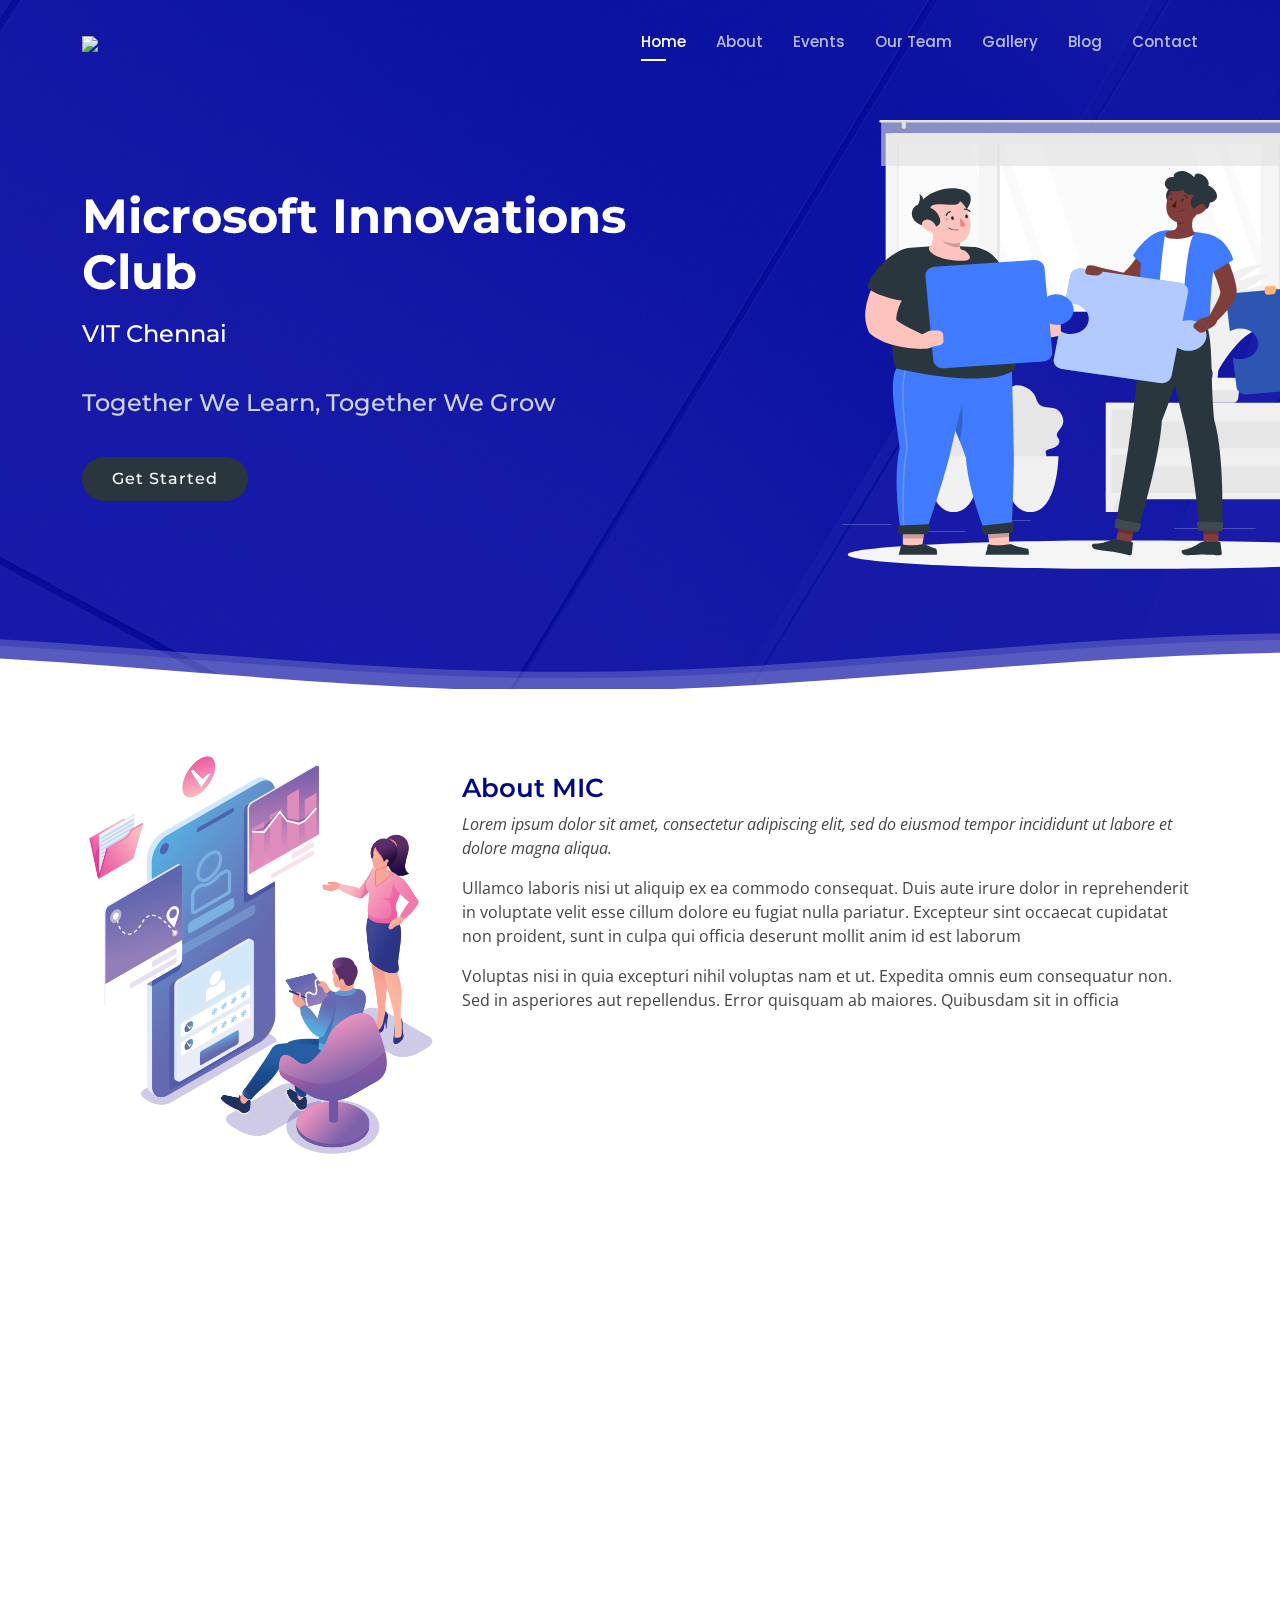
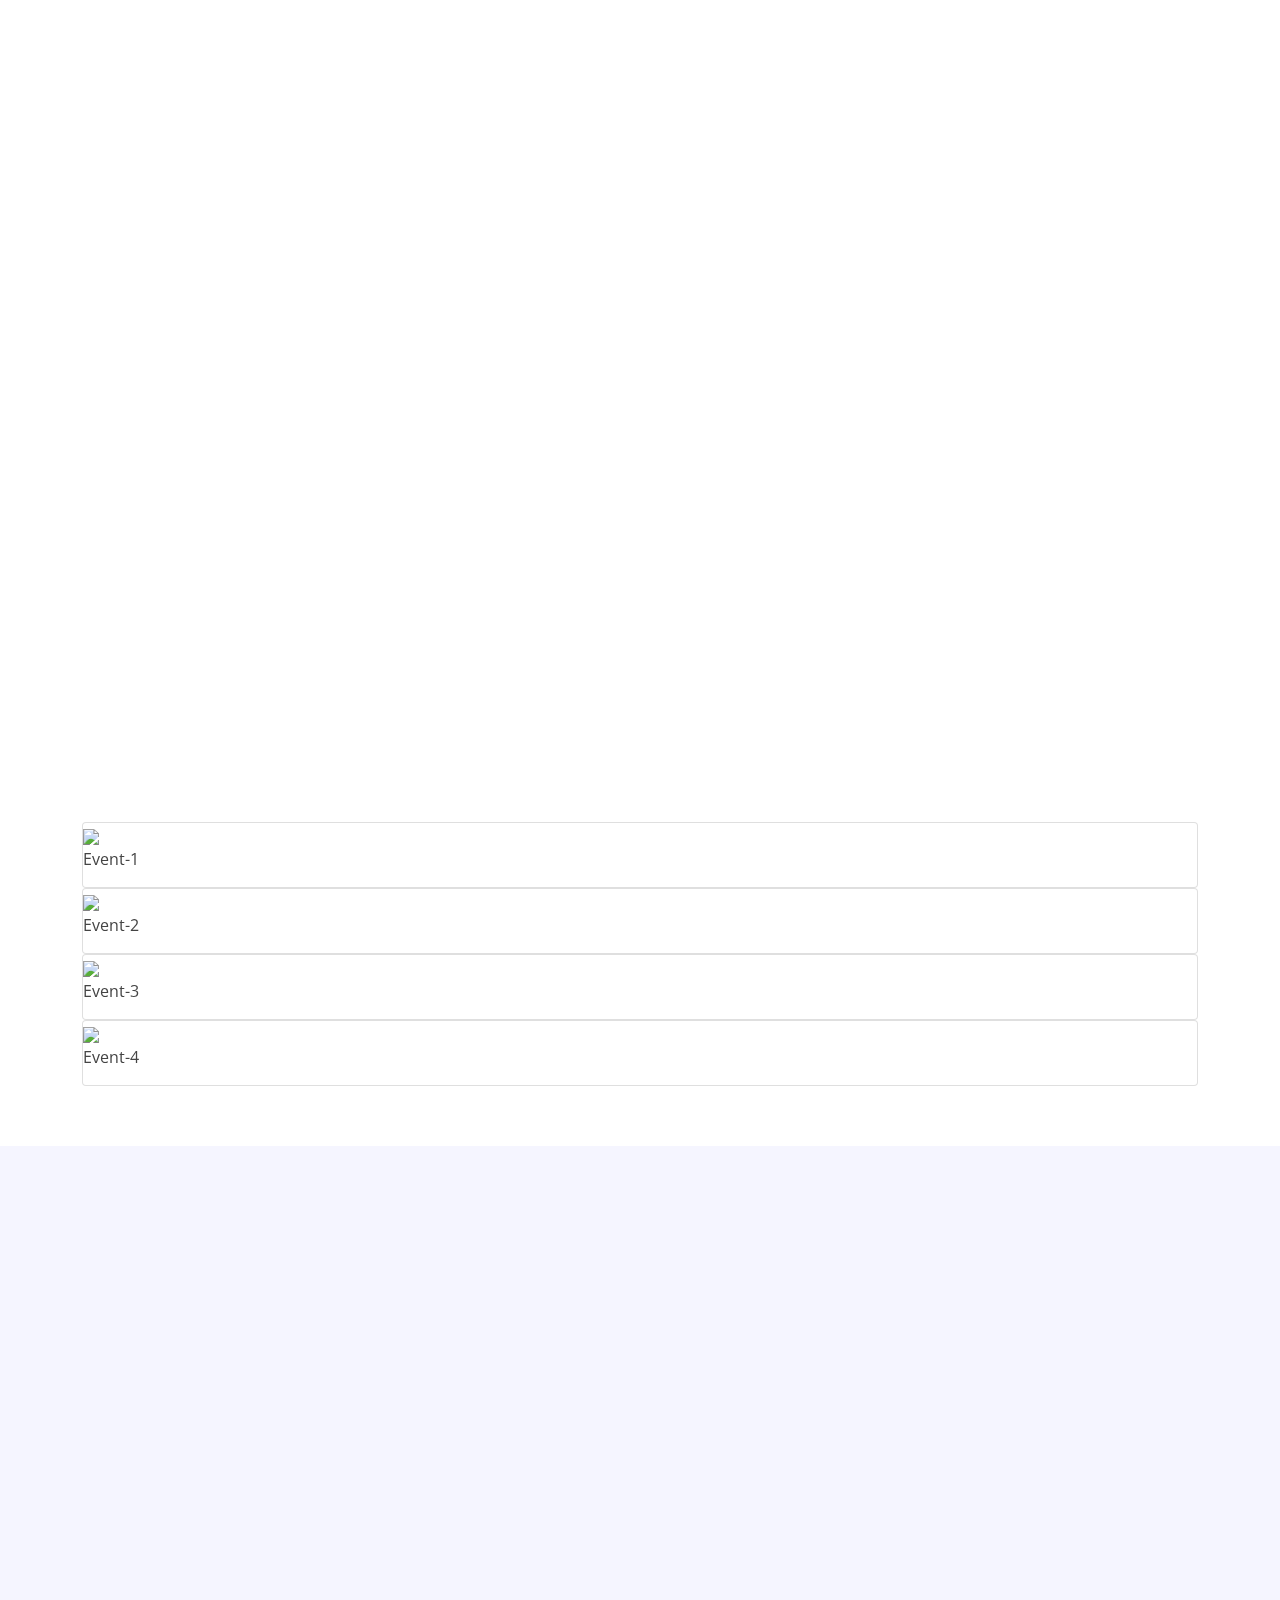
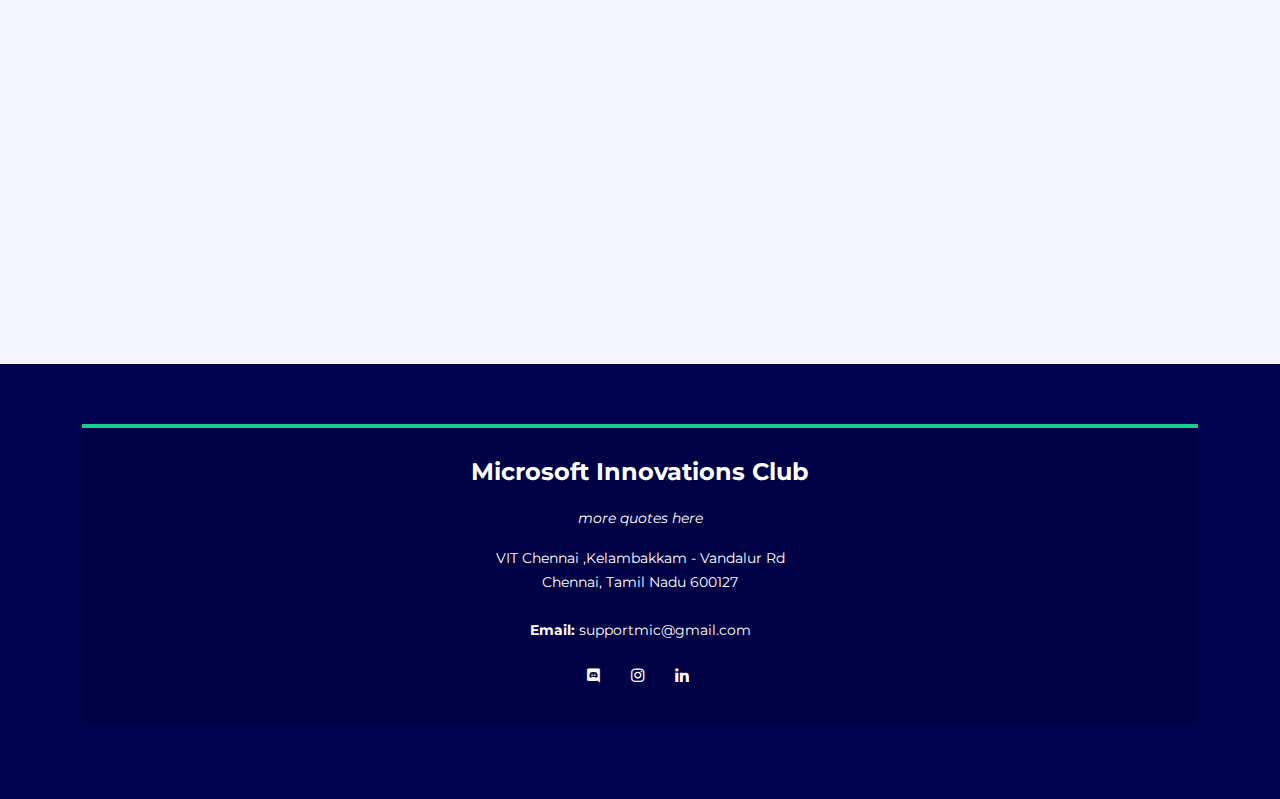
==== index.html @ 8d8a678a "Fixed map" ====
<!DOCTYPE html>
<html lang="en">

<head>
  <meta charset="utf-8">
  <meta content="width=device-width, initial-scale=1.0" name="viewport">

  <title>Microsoft Innovations Club</title>
  <meta content="" name="description">
  <meta content="" name="keywords">

  <!-- Favicons -->
  <link
    href="https://s3-alpha-sig.figma.com/img/e3f2/aded/a31a431ec90ea1e0fd19b6ff9ee7f232?Expires=1642377600&Signature=MgnwKDckuS79ryQYFGbdtSJZjFRFe1ZglNP8bewz4TFuWwzE4UxbdUbAaUaJGnTKMn-A~qCNl40epmHGGxYysewcTn3MuWJkpYpIa7irzAAxIwjba3NFpLVUpkAfZAlhgaz2TRqLjBCXRlq6Oh-TbANpmtfC5g7lSbNJo-VQ5jVZA5Rf9veL6Z7Bold3LtK0teA-FiQp5AYQnAnEHMU-98xrwGVP~Zcf2Ya1t31qdSvfonVSpAdYbVLK5PceMK~pVrCdmrFivMiIkkBk7fnrkTXaIqmcQyAX1AA1fuMYS1WPcXXQVPHreY61re9ayJcenb3RWjhw3GNwVtLi9jVREg__&Key-Pair-Id=APKAINTVSUGEWH5XD5UA"
    rel="icon">
  <link href="assets/img/apple-touch-icon.png" rel="apple-touch-icon">

  <!-- Google Fonts -->
  <link
    href="https://fonts.googleapis.com/css?family=Open+Sans:300,300i,400,400i,600,600i,700,700i|Montserrat:300,300i,400,400i,500,500i,600,600i,700,700i|Poppins:300,300i,400,400i,500,500i,600,600i,700,700i"
    rel="stylesheet">

  <!-- Vendor CSS Files -->
  <link href="assets/vendor/aos/aos.css" rel="stylesheet">
  <link href="assets/vendor/bootstrap/css/bootstrap.min.css" rel="stylesheet">
  <link href="assets/vendor/bootstrap-icons/bootstrap-icons.css" rel="stylesheet">
  <link href="assets/vendor/boxicons/css/boxicons.min.css" rel="stylesheet">
  <link href="assets/vendor/glightbox/css/glightbox.min.css" rel="stylesheet">
  <link href="assets/vendor/remixicon/remixicon.css" rel="stylesheet">
  <link href="assets/vendor/swiper/swiper-bundle.min.css" rel="stylesheet">

  <!-- Template Main CSS File -->
  <link href="assets/css/style.css" rel="stylesheet">

  <!-- =======================================================
  * Template Name: Bootslander - v4.7.0
  * Template URL: https://bootstrapmade.com/bootslander-free-bootstrap-landing-page-template/
  * Author: BootstrapMade.com
  * License: https://bootstrapmade.com/license/
  ======================================================== -->
</head>

<body>

  <!-- ======= Header ======= -->
  <header id="header" class="fixed-top d-flex align-items-center header-transparent">
    <div class="container d-flex align-items-center justify-content-between">

      <div class="logo">
        <a href="index.html"><img
            src="https://s3-alpha-sig.figma.com/img/e3f2/aded/a31a431ec90ea1e0fd19b6ff9ee7f232?Expires=1642377600&Signature=MgnwKDckuS79ryQYFGbdtSJZjFRFe1ZglNP8bewz4TFuWwzE4UxbdUbAaUaJGnTKMn-A~qCNl40epmHGGxYysewcTn3MuWJkpYpIa7irzAAxIwjba3NFpLVUpkAfZAlhgaz2TRqLjBCXRlq6Oh-TbANpmtfC5g7lSbNJo-VQ5jVZA5Rf9veL6Z7Bold3LtK0teA-FiQp5AYQnAnEHMU-98xrwGVP~Zcf2Ya1t31qdSvfonVSpAdYbVLK5PceMK~pVrCdmrFivMiIkkBk7fnrkTXaIqmcQyAX1AA1fuMYS1WPcXXQVPHreY61re9ayJcenb3RWjhw3GNwVtLi9jVREg__&Key-Pair-Id=APKAINTVSUGEWH5XD5UA"
            /></a>
      </div>

      <nav id="navbar" class="navbar">
        <ul>
          <li><a class="nav-link scrollto active" href="#hero">Home</a></li>
                   <li><a class="nav-link scrollto" href="#about">About</a></li>
                   <li><a class="nav-link scrollto" href="#event">Events</a></li>
                   <li><a class="nav-link" href="/team.html">Our Team</a></li>
                   <li><a class="nav-link scrollto" href="#gallery">Gallery</a></li>
                   <li><a class="nav-link" href="/blogs.html">Blog</a></a></li>
                   <li><a class="nav-link scrollto" href="#contact">Contact</a></li>
        </ul>
        <i class="bi bi-list mobile-nav-toggle"></i>
      </nav><!-- .navbar -->

    </div>
  </header><!-- End Header -->

  <!-- ======= Hero Section ======= -->
  <section id="hero">

    <div class="container">
      <div class="row justify-content-between">
        <div class="col-lg-7 pt-5 pt-lg-0 order-2 order-lg-1 d-flex align-items-center">
          <div data-aos="zoom-out">
            <h1><span>Microsoft Innovations Club</span></h1>
            <h2><span>VIT Chennai</span></h2>
            <h2>Together We Learn, Together We Grow</h2>
            <div class="text-center text-lg-start">
              <a href="#about" class="btn-get-started scrollto">Get Started</a>
            </div>
          </div>
        </div>
        <div class="col-lg-4 order-1 order-lg-2 col-sm-10 hero-img" data-aos="zoom-out" data-aos-delay="300">
          <img src="assets/img/Top.svg" />
        </div>
      </div>
    </div>

    <svg class="hero-waves" xmlns="http://www.w3.org/2000/svg" xmlns:xlink="http://www.w3.org/1999/xlink"
      viewBox="0 24 150 28 " preserveAspectRatio="none">
      <defs>
        <path id="wave-path" d="M-160 44c30 0 58-18 88-18s 58 18 88 18 58-18 88-18 58 18 88 18 v44h-352z">
      </defs>
      <g class="wave1">
        <use xlink:href="#wave-path" x="50" y="3" fill="rgba(255,255,255, .1)">
      </g>
      <g class="wave2">
        <use xlink:href="#wave-path" x="50" y="0" fill="rgba(255,255,255, .2)">
      </g>
      <g class="wave3">
        <use xlink:href="#wave-path" x="50" y="9" fill="#fff">
      </g>
    </svg>

  </section><!-- End Hero -->

  <main id="main">
    <!-- ======= Details Section ======= -->
    <section id="about" class="about">
      <div class="container">

        <div class="row content">
          <div class="col-md-4" data-aos="fade-right">
            <img src="assets/img/details-1.png" class="img-fluid" alt="">
          </div>
          <div class="col-md-8 pt-4" data-aos="fade-up">
            <h3>About MIC</h3>
            <p class="fst-italic">
              Lorem ipsum dolor sit amet, consectetur adipiscing elit, sed do eiusmod tempor incididunt ut labore et
              dolore
              magna aliqua.
            </p>
            <p>
              Ullamco laboris nisi ut aliquip ex ea commodo consequat. Duis aute irure dolor in reprehenderit in
              voluptate
              velit esse cillum dolore eu fugiat nulla pariatur. Excepteur sint occaecat cupidatat non proident, sunt in
              culpa qui officia deserunt mollit anim id est laborum
            </p>
            <p>
              Voluptas nisi in quia excepturi nihil voluptas nam et ut. Expedita omnis eum consequatur non. Sed in
              asperiores aut repellendus. Error quisquam ab maiores. Quibusdam sit in officia
            </p>
          </div>
        </div>

        <div class="row content">
          <div class="col-md-4 order-1 order-md-2" data-aos="fade-left">
            <img src="assets/img/details-2.png" class="img-fluid" alt="">
          </div>
          <div class="col-md-8 pt-5 order-2 order-md-1" data-aos="fade-up">
            <h3>About VIT</h3>
            <p class="fst-italic">
              Lorem ipsum dolor sit amet, consectetur adipiscing elit, sed do eiusmod tempor incididunt ut labore et
              dolore
              magna aliqua.
            </p>
            <p>
              Ullamco laboris nisi ut aliquip ex ea commodo consequat. Duis aute irure dolor in reprehenderit in
              voluptate
              velit esse cillum dolore eu fugiat nulla pariatur. Excepteur sint occaecat cupidatat non proident, sunt in
              culpa qui officia deserunt mollit anim id est laborum
            </p>
            <p>
              Inventore id enim dolor dicta qui et magni molestiae. Mollitia optio officia illum ut cupiditate eos
              autem. Soluta dolorum repellendus repellat amet autem rerum illum in. Quibusdam occaecati est nisi esse.
              Saepe aut dignissimos distinctio id enim.
            </p>
          </div>
        </div>
      </div>
    </section><!-- End Details Section -->
    <!-- ======= Events Section ======= -->
    <section id="event" class="event">
      <div class="container">

        <div class="section-title" data-aos="fade-up">
          <p>Upcoming events</p>
        </div>
        <br />
        <div class="row" data-aos="fade-left">

          <div class="col-lg-3 col-md-6">
            <div class="member" data-aos="zoom-in" data-aos-delay="100">
              <div class="pic"><img src="assets/img/team/team-1.jpg" class="img-fluid" alt=""></div>
              <div class="member-info">
                <h4>What is lorem ipsum</h4>
                <span>Platform: Gmeet<br />Entry fee:Rs. 250 (Per person)</span>
                <a href="#about" class="btn-event">Register</a>
              </div>
            </div>
          </div>

          <div class="col-lg-3 col-md-6 mt-5 mt-md-0">
            <div class="member" data-aos="zoom-in" data-aos-delay="200">
              <div class="pic"><img src="assets/img/team/team-1.jpg" class="img-fluid" alt=""></div>
              <div class="member-info">
                <h4>What is lorem ipsum</h4>
                <span>Platform: Gmeet<br />Entry fee:Rs. 250 (Per person)</span>
                <a href="#about" class="btn-event">Register</a>
              </div>
            </div>
          </div>

          <div class="col-lg-3 col-md-6 mt-5 mt-lg-0">
            <div class="member" data-aos="zoom-in" data-aos-delay="300">
              <div class="pic"><img src="assets/img/team/team-1.jpg" class="img-fluid" alt=""></div>
              <div class="member-info">
                <h4>What is lorem ipsum</h4>
                <span>Platform: Gmeet<br />Entry fee:Rs. 250 (Per person)</span>
                <a href="#about" class="btn-event">Register</a>
              </div>
            </div>
          </div>

          <div class="col-lg-3 col-md-6 mt-5 mt-lg-0">
            <div class="member" data-aos="zoom-in" data-aos-delay="400">
              <div class="pic"><img src="assets/img/team/team-1.jpg" class="img-fluid" alt=""></div>
              <div class="member-info">
                <h4>What is lorem ipsum</h4>
                <span>Platform: Gmeet<br />Entry fee:Rs. 250 (Per person)</span>
                <a href="#about" class="btn-event">Register</a>
              </div>
            </div>
          </div>

        </div>

      </div>
    </section>
    <!-- End Upcoming Events Section -->
    <!-- ======= Past event Section ======= -->
    <section id="gallery" class="event">
      <div class="container">

        <div class="section-title" data-aos="fade-up">
          <p>Events Gallery</p>
        </div>
        <br />
        <div class="cards-list">

          <div class="card 1">
            <div class="card_image"> <img src="https://i.redd.it/b3esnz5ra34y.jpg" /> </div>
            <div class="card_title title-white">
              <p>Event-1</p>
            </div>
          </div>

          <div class="card 2">
            <div class="card_image">
              <img src="https://cdn.blackmilkclothing.com/media/wysiwyg/Wallpapers/PhoneWallpapers_FloralCoral.jpg" />
            </div>
            <div class="card_title title-white">
              <p>Event-2</p>
            </div>
          </div>

          <div class="card 3">
            <div class="card_image">
              <img src="https://media.giphy.com/media/10SvWCbt1ytWCc/giphy.gif" />
            </div>
            <div class="card_title">
              <p>Event-3</p>
            </div>
          </div>

          <div class="card 4">
            <div class="card_image">
              <img src="https://media.giphy.com/media/LwIyvaNcnzsD6/giphy.gif" />
            </div>
            <div class="card_title title-black">
              <p>Event-4</p>
            </div>
          </div>
        </div>
      </div>
    </section>
    <!-- End Past Events Section -->

    <!-- ======= Contact Section ======= -->
    <section id="contact" class="contact section-bg">
      <div class="container" data-aos="fade-up">

        <div class="section-title">
          <p>Get in Touch</p>
        </div>
        <br />
        <div class="row">
          <div class="col-lg-3 col-md-6">
            <a href="https://discord.gg/c6EAayHHR3">
              <div class="info-box  mb-4">
              <i class="bx bxl-discord"></i>
              <h3>Join our Discord</h3>
              <p>https://discord.gg/c6EAayHHR3</p>
            </div>
            </a>
          </div>
          <div class="col-lg-6">
            <div class="info-box mb-4">
              <i class="bx bx-map"></i>
              <h3>Our Address</h3>
              <p> VIT Chennai ,Kelambakkam - Vandalur Rd,Chennai, Tamil Nadu 600127</p>
            </div>
          </div>

          <div class="col-lg-3 col-md-6">
            <div class="info-box  mb-4">
              <i class="bx bx-envelope"></i>
              <h3>Email Us</h3>
              <p>supportmic@gmail.com</p>
            </div>
          </div>
        </div>

        <div class="row">
          <div class="col-lg-3">
          </div>
          <div class="col-lg-12">
            <iframe class="mb-4 mb-lg-0"
              src="https://maps.google.com/maps?width=100%25&amp;height=600&amp;hl=en&amp;q=VIT%20Chennai,%20Kelambakkam%20-%20Vandalur%20Rd,%20Rajan%20Nagar,%20Chennai,%20Tamil%20Nadu%20600127+(VIT%20Chennai)&amp;t=&amp;z=14&amp;ie=UTF8&amp;iwloc=B&amp;output=embed"
              frameborder="0" style="border:0; width: 100%; height: 384px;" allowfullscreen></iframe>
          </div>
        </div>
      </div>
    </section>
    <!-- End Contact Section -->

  </main><!-- End #main -->

  <!-- ======= Footer ======= -->
  <footer id="footer">
    <div class="footer-top">
      <div class="container">
            <div class="footer-info">
              <h3>Microsoft Innovations Club</h3>
              <p class="pb-3"><em>more quotes here</em></p>
              <p>
                VIT Chennai ,Kelambakkam - Vandalur Rd<br>
                Chennai, Tamil Nadu 600127<br><br>
                <strong>Email:</strong> supportmic@gmail.com<br>
              </p>
              <div class="social-links mt-3">
                <a href="https://discord.gg/c6EAayHHR3" class="discord"><i class="bx bxl-discord"></i></a>
                <a href="https://www.instagram.com/microsoft.innovations.vitc/" class="instagram"><i class="bx bxl-instagram"></i></a>
                <a href="https://www.linkedin.com/company/microsoft-innovations-club-vitc/" class="linkedin"><i class="bx bxl-linkedin"></i></a>
              </div>
            </div>
          </div>
        </div>
  </footer><!-- End Footer -->
<!-- End Footer -->

  <a href="#" class="back-to-top d-flex align-items-center justify-content-center"><i
      class="bi bi-arrow-up-short"></i></a>
  <div id="preloader"></div>

  <!-- Vendor JS Files -->
  <script src="assets/vendor/purecounter/purecounter.js"></script>
  <script src="assets/vendor/aos/aos.js"></script>
  <script src="assets/vendor/bootstrap/js/bootstrap.bundle.min.js"></script>
  <script src="assets/vendor/glightbox/js/glightbox.min.js"></script>
  <script src="assets/vendor/swiper/swiper-bundle.min.js"></script>
  <script src="assets/vendor/php-email-form/validate.js"></script>

  <!-- Template Main JS File -->
  <script src="assets/js/main.js"></script>

</body>

</html>
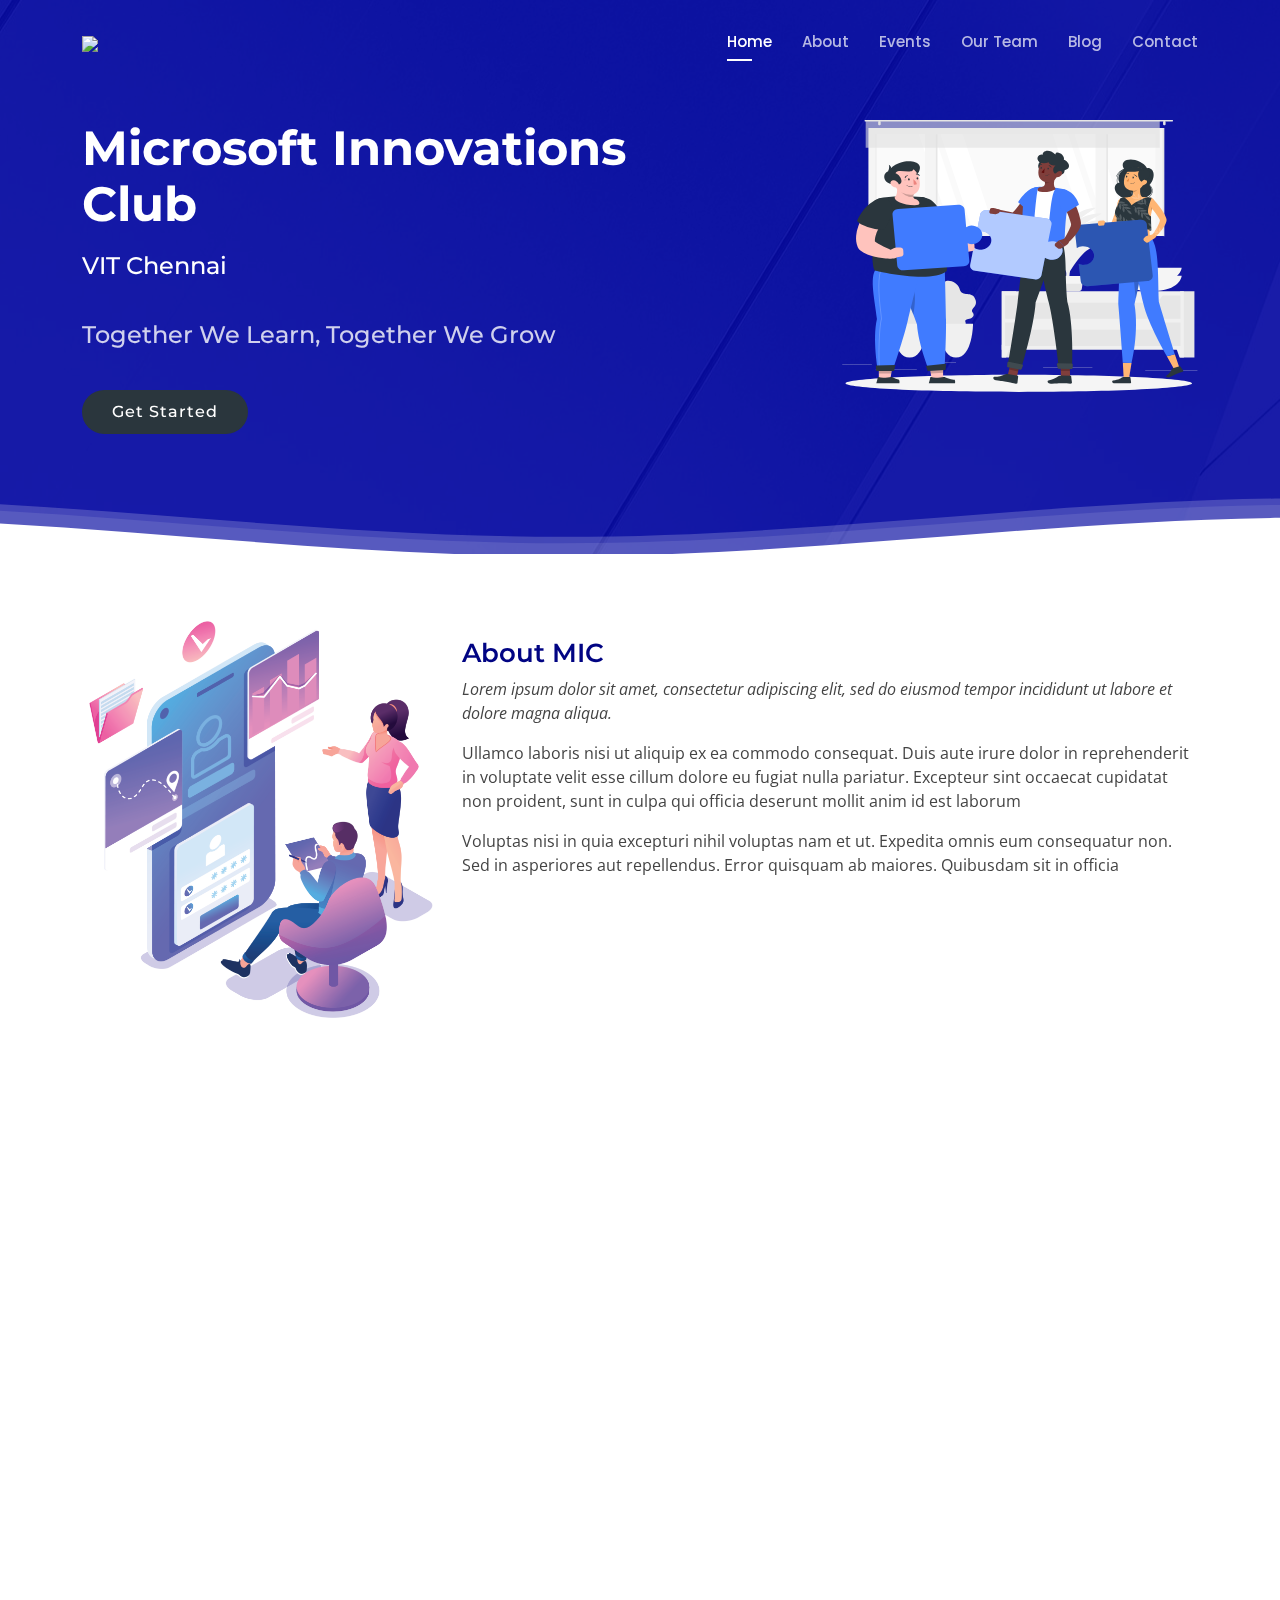
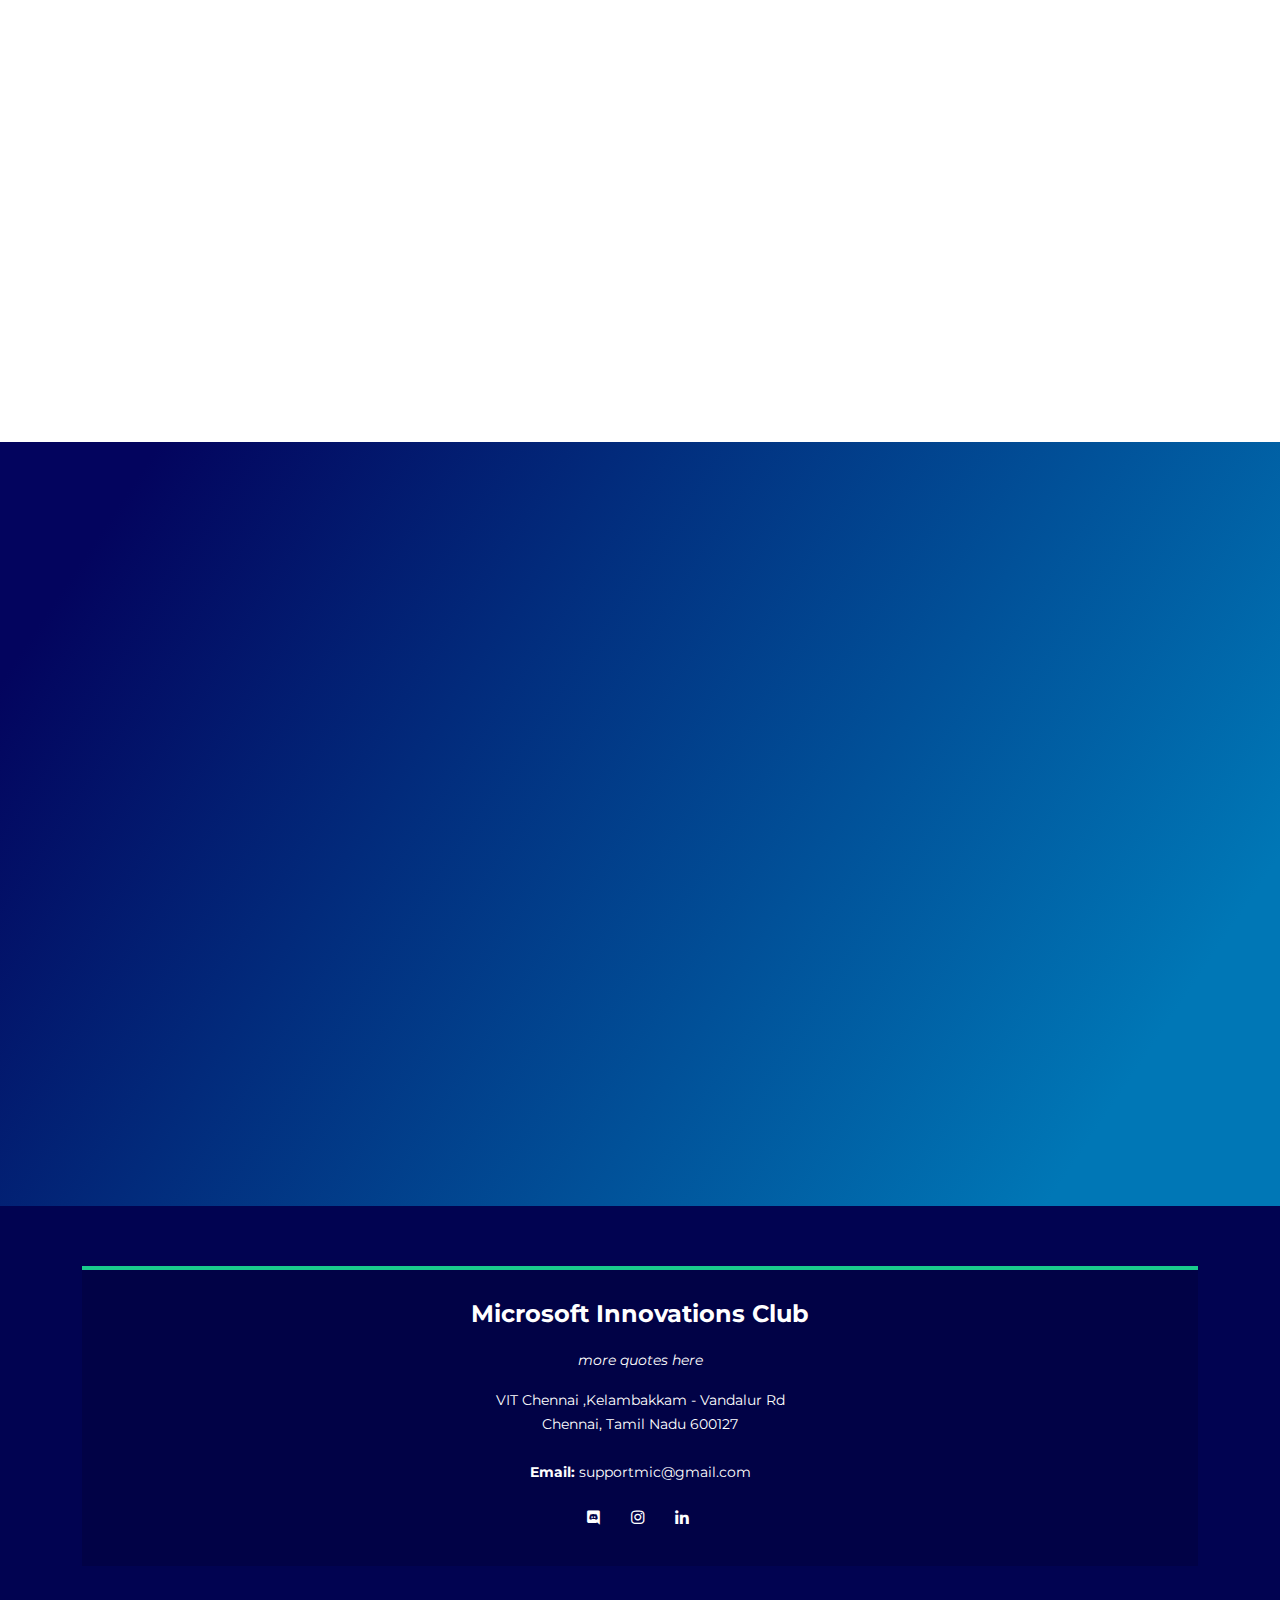
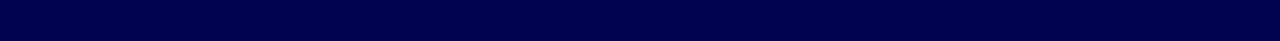
==== commit 5271cd3f: "Added Events checkout" ====
--- a/index.html
+++ b/index.html
@@ -48,19 +48,17 @@
 
       <div class="logo">
         <a href="index.html"><img
-            src="https://s3-alpha-sig.figma.com/img/e3f2/aded/a31a431ec90ea1e0fd19b6ff9ee7f232?Expires=1642377600&Signature=MgnwKDckuS79ryQYFGbdtSJZjFRFe1ZglNP8bewz4TFuWwzE4UxbdUbAaUaJGnTKMn-A~qCNl40epmHGGxYysewcTn3MuWJkpYpIa7irzAAxIwjba3NFpLVUpkAfZAlhgaz2TRqLjBCXRlq6Oh-TbANpmtfC5g7lSbNJo-VQ5jVZA5Rf9veL6Z7Bold3LtK0teA-FiQp5AYQnAnEHMU-98xrwGVP~Zcf2Ya1t31qdSvfonVSpAdYbVLK5PceMK~pVrCdmrFivMiIkkBk7fnrkTXaIqmcQyAX1AA1fuMYS1WPcXXQVPHreY61re9ayJcenb3RWjhw3GNwVtLi9jVREg__&Key-Pair-Id=APKAINTVSUGEWH5XD5UA"
-            /></a>
+            src="https://s3-alpha-sig.figma.com/img/e3f2/aded/a31a431ec90ea1e0fd19b6ff9ee7f232?Expires=1642377600&Signature=MgnwKDckuS79ryQYFGbdtSJZjFRFe1ZglNP8bewz4TFuWwzE4UxbdUbAaUaJGnTKMn-A~qCNl40epmHGGxYysewcTn3MuWJkpYpIa7irzAAxIwjba3NFpLVUpkAfZAlhgaz2TRqLjBCXRlq6Oh-TbANpmtfC5g7lSbNJo-VQ5jVZA5Rf9veL6Z7Bold3LtK0teA-FiQp5AYQnAnEHMU-98xrwGVP~Zcf2Ya1t31qdSvfonVSpAdYbVLK5PceMK~pVrCdmrFivMiIkkBk7fnrkTXaIqmcQyAX1AA1fuMYS1WPcXXQVPHreY61re9ayJcenb3RWjhw3GNwVtLi9jVREg__&Key-Pair-Id=APKAINTVSUGEWH5XD5UA" /></a>
       </div>
 
       <nav id="navbar" class="navbar">
         <ul>
           <li><a class="nav-link scrollto active" href="#hero">Home</a></li>
-                   <li><a class="nav-link scrollto" href="#about">About</a></li>
-                   <li><a class="nav-link scrollto" href="#event">Events</a></li>
-                   <li><a class="nav-link" href="/team.html">Our Team</a></li>
-                   <li><a class="nav-link scrollto" href="#gallery">Gallery</a></li>
-                   <li><a class="nav-link" href="/blogs.html">Blog</a></a></li>
-                   <li><a class="nav-link scrollto" href="#contact">Contact</a></li>
+          <li><a class="nav-link scrollto" href="#about">About</a></li>
+          <li><a class="nav-link scrollto" href="/events.html">Events</a></li>
+          <li><a class="nav-link" href="/team.html">Our Team</a></li>
+          <li><a class="nav-link" href="/blogs.html">Blog</a></a></li>
+          <li><a class="nav-link scrollto" href="#contact">Contact</a></li>
         </ul>
         <i class="bi bi-list mobile-nav-toggle"></i>
       </nav><!-- .navbar -->
@@ -160,115 +158,27 @@
             </p>
           </div>
         </div>
+        <div class="row content">
+          <div class="col-md-4" data-aos="fade-right">
+            <img src="assets/img/details-1.png" class="img-fluid" alt="">
+          </div>
+          <div class="col-md-8 pt-4" data-aos="fade-up">
+            <h3>Our Events</h3>
+            <p>
+              MIC conducts various events to effectively connect with the student community and to provide the student communitiy with an engaging way to learn.
+               We also conduct regular hackathons and collaborate with various other student clubs to conduct exciting events .
+            </p>
+            <p>
+              Currently there are no upcoming events scheduled please check back later :)
+            </p>
+            <p>
+              To learn More about our events Check out our <a href="/events.html">Events page</a>
+            </p>
+          </div>
+        </div>
+
       </div>
     </section><!-- End Details Section -->
-    <!-- ======= Events Section ======= -->
-    <section id="event" class="event">
-      <div class="container">
-
-        <div class="section-title" data-aos="fade-up">
-          <p>Upcoming events</p>
-        </div>
-        <br />
-        <div class="row" data-aos="fade-left">
-
-          <div class="col-lg-3 col-md-6">
-            <div class="member" data-aos="zoom-in" data-aos-delay="100">
-              <div class="pic"><img src="assets/img/team/team-1.jpg" class="img-fluid" alt=""></div>
-              <div class="member-info">
-                <h4>What is lorem ipsum</h4>
-                <span>Platform: Gmeet<br />Entry fee:Rs. 250 (Per person)</span>
-                <a href="#about" class="btn-event">Register</a>
-              </div>
-            </div>
-          </div>
-
-          <div class="col-lg-3 col-md-6 mt-5 mt-md-0">
-            <div class="member" data-aos="zoom-in" data-aos-delay="200">
-              <div class="pic"><img src="assets/img/team/team-1.jpg" class="img-fluid" alt=""></div>
-              <div class="member-info">
-                <h4>What is lorem ipsum</h4>
-                <span>Platform: Gmeet<br />Entry fee:Rs. 250 (Per person)</span>
-                <a href="#about" class="btn-event">Register</a>
-              </div>
-            </div>
-          </div>
-
-          <div class="col-lg-3 col-md-6 mt-5 mt-lg-0">
-            <div class="member" data-aos="zoom-in" data-aos-delay="300">
-              <div class="pic"><img src="assets/img/team/team-1.jpg" class="img-fluid" alt=""></div>
-              <div class="member-info">
-                <h4>What is lorem ipsum</h4>
-                <span>Platform: Gmeet<br />Entry fee:Rs. 250 (Per person)</span>
-                <a href="#about" class="btn-event">Register</a>
-              </div>
-            </div>
-          </div>
-
-          <div class="col-lg-3 col-md-6 mt-5 mt-lg-0">
-            <div class="member" data-aos="zoom-in" data-aos-delay="400">
-              <div class="pic"><img src="assets/img/team/team-1.jpg" class="img-fluid" alt=""></div>
-              <div class="member-info">
-                <h4>What is lorem ipsum</h4>
-                <span>Platform: Gmeet<br />Entry fee:Rs. 250 (Per person)</span>
-                <a href="#about" class="btn-event">Register</a>
-              </div>
-            </div>
-          </div>
-
-        </div>
-
-      </div>
-    </section>
-    <!-- End Upcoming Events Section -->
-    <!-- ======= Past event Section ======= -->
-    <section id="gallery" class="event">
-      <div class="container">
-
-        <div class="section-title" data-aos="fade-up">
-          <p>Events Gallery</p>
-        </div>
-        <br />
-        <div class="cards-list">
-
-          <div class="card 1">
-            <div class="card_image"> <img src="https://i.redd.it/b3esnz5ra34y.jpg" /> </div>
-            <div class="card_title title-white">
-              <p>Event-1</p>
-            </div>
-          </div>
-
-          <div class="card 2">
-            <div class="card_image">
-              <img src="https://cdn.blackmilkclothing.com/media/wysiwyg/Wallpapers/PhoneWallpapers_FloralCoral.jpg" />
-            </div>
-            <div class="card_title title-white">
-              <p>Event-2</p>
-            </div>
-          </div>
-
-          <div class="card 3">
-            <div class="card_image">
-              <img src="https://media.giphy.com/media/10SvWCbt1ytWCc/giphy.gif" />
-            </div>
-            <div class="card_title">
-              <p>Event-3</p>
-            </div>
-          </div>
-
-          <div class="card 4">
-            <div class="card_image">
-              <img src="https://media.giphy.com/media/LwIyvaNcnzsD6/giphy.gif" />
-            </div>
-            <div class="card_title title-black">
-              <p>Event-4</p>
-            </div>
-          </div>
-        </div>
-      </div>
-    </section>
-    <!-- End Past Events Section -->
-
     <!-- ======= Contact Section ======= -->
     <section id="contact" class="contact section-bg">
       <div class="container" data-aos="fade-up">
@@ -281,10 +191,10 @@
           <div class="col-lg-3 col-md-6">
             <a href="https://discord.gg/c6EAayHHR3">
               <div class="info-box  mb-4">
-              <i class="bx bxl-discord"></i>
-              <h3>Join our Discord</h3>
-              <p>https://discord.gg/c6EAayHHR3</p>
-            </div>
+                <i class="bx bxl-discord"></i>
+                <h3>Join our Discord</h3>
+                <p>https://discord.gg/c6EAayHHR3</p>
+              </div>
             </a>
           </div>
           <div class="col-lg-6">
@@ -323,24 +233,26 @@
   <footer id="footer">
     <div class="footer-top">
       <div class="container">
-            <div class="footer-info">
-              <h3>Microsoft Innovations Club</h3>
-              <p class="pb-3"><em>more quotes here</em></p>
-              <p>
-                VIT Chennai ,Kelambakkam - Vandalur Rd<br>
-                Chennai, Tamil Nadu 600127<br><br>
-                <strong>Email:</strong> supportmic@gmail.com<br>
-              </p>
-              <div class="social-links mt-3">
-                <a href="https://discord.gg/c6EAayHHR3" class="discord"><i class="bx bxl-discord"></i></a>
-                <a href="https://www.instagram.com/microsoft.innovations.vitc/" class="instagram"><i class="bx bxl-instagram"></i></a>
-                <a href="https://www.linkedin.com/company/microsoft-innovations-club-vitc/" class="linkedin"><i class="bx bxl-linkedin"></i></a>
-              </div>
-            </div>
-          </div>
-        </div>
+        <div class="footer-info">
+          <h3>Microsoft Innovations Club</h3>
+          <p class="pb-3"><em>more quotes here</em></p>
+          <p>
+            VIT Chennai ,Kelambakkam - Vandalur Rd<br>
+            Chennai, Tamil Nadu 600127<br><br>
+            <strong>Email:</strong> supportmic@gmail.com<br>
+          </p>
+          <div class="social-links mt-3">
+            <a href="https://discord.gg/c6EAayHHR3" class="discord"><i class="bx bxl-discord"></i></a>
+            <a href="https://www.instagram.com/microsoft.innovations.vitc/" class="instagram"><i
+                class="bx bxl-instagram"></i></a>
+            <a href="https://www.linkedin.com/company/microsoft-innovations-club-vitc/" class="linkedin"><i
+                class="bx bxl-linkedin"></i></a>
+          </div>
+        </div>
+      </div>
+    </div>
   </footer><!-- End Footer -->
-<!-- End Footer -->
+  <!-- End Footer -->
 
   <a href="#" class="back-to-top d-flex align-items-center justify-content-center"><i
       class="bi bi-arrow-up-short"></i></a>
--- a/assets/css/style.css
+++ b/assets/css/style.css
@@ -59,6 +59,7 @@
   0% {
     transform: rotate(0deg);
   }
+
   100% {
     transform: rotate(360deg);
   }
@@ -68,10 +69,12 @@
   0% {
     transform: rotate(0deg);
   }
+
   100% {
     transform: rotate(360deg);
   }
 }
+
 /*--------------------------------------------------------------
 # Back to top button
 --------------------------------------------------------------*/
@@ -88,15 +91,18 @@
   border-radius: 50px;
   transition: all 0.4s;
 }
+
 .back-to-top i {
   font-size: 28px;
   color: #fff;
   line-height: 0;
 }
+
 .back-to-top:hover {
   background: #2be4a2;
   color: #fff;
 }
+
 .back-to-top.active {
   visibility: visible;
   opacity: 1;
@@ -110,6 +116,7 @@
     transition-delay: 0 !important;
   }
 }
+
 /*--------------------------------------------------------------
 # Header
 --------------------------------------------------------------*/
@@ -120,13 +127,16 @@
   transition: all 0.5s;
   background: rgba(1, 4, 136, 0.9);
 }
+
 #header.header-transparent {
   background: transparent;
 }
+
 #header.header-scrolled {
   background: rgba(1, 4, 136, 0.9);
   height: 70px;
 }
+
 #header .logo h1 {
   font-size: 28px;
   margin: 0;
@@ -134,15 +144,17 @@
   line-height: 1;
   font-weight: 700;
 }
+
 #header .logo h1 a, #header .logo h1 a:hover {
   color: #fff;
   text-decoration: none;
 }
+
 #header .logo img {
   padding: 0;
   margin: 0;
   height: 10vh;
-  width:auto;
+  width: auto;
 }
 
 
@@ -155,6 +167,7 @@
 .navbar {
   padding: 0;
 }
+
 .navbar ul {
   margin: 0;
   padding: 0;
@@ -162,9 +175,11 @@
   list-style: none;
   align-items: center;
 }
+
 .navbar li {
   position: relative;
 }
+
 .navbar a, .navbar a:focus {
   display: flex;
   align-items: center;
@@ -177,12 +192,14 @@
   white-space: nowrap;
   transition: 0.3s;
 }
+
 .navbar a i, .navbar a:focus i {
   font-size: 12px;
   line-height: 0;
   margin-left: 5px;
 }
-.navbar > ul > li > a:before {
+
+.navbar>ul>li>a:before {
   content: "";
   position: absolute;
   width: 0;
@@ -194,13 +211,16 @@
   width: 0px;
   transition: all 0.3s ease-in-out 0s;
 }
-.navbar a:hover:before, .navbar li:hover > a:before, .navbar .active:before {
+
+.navbar a:hover:before, .navbar li:hover>a:before, .navbar .active:before {
   visibility: visible;
   width: 25px;
 }
-.navbar a:hover, .navbar .active, .navbar .active:focus, .navbar li:hover > a {
-  color: #fff;
-}
+
+.navbar a:hover, .navbar .active, .navbar .active:focus, .navbar li:hover>a {
+  color: #fff;
+}
+
 .navbar .dropdown ul {
   display: block;
   position: absolute;
@@ -216,9 +236,11 @@
   transition: 0.3s;
   border-radius: 4px;
 }
+
 .navbar .dropdown ul li {
   min-width: 200px;
 }
+
 .navbar .dropdown ul a {
   padding: 10px 20px;
   font-size: 14px;
@@ -226,33 +248,40 @@
   text-transform: none;
   color: #01036f;
 }
+
 .navbar .dropdown ul a i {
   font-size: 12px;
 }
-.navbar .dropdown ul a:hover, .navbar .dropdown ul .active:hover, .navbar .dropdown ul li:hover > a {
-  color: #fff;
-}
-.navbar .dropdown:hover > ul {
+
+.navbar .dropdown ul a:hover, .navbar .dropdown ul .active:hover, .navbar .dropdown ul li:hover>a {
+  color: #fff;
+}
+
+.navbar .dropdown:hover>ul {
   opacity: 1;
   top: 100%;
   visibility: visible;
 }
+
 .navbar .dropdown .dropdown ul {
   top: 0;
   left: calc(100% - 30px);
   visibility: hidden;
 }
-.navbar .dropdown .dropdown:hover > ul {
+
+.navbar .dropdown .dropdown:hover>ul {
   opacity: 1;
   top: 0;
   left: 100%;
   visibility: visible;
 }
+
 @media (max-width: 1366px) {
   .navbar .dropdown .dropdown ul {
     left: -90%;
   }
-  .navbar .dropdown .dropdown:hover > ul {
+
+  .navbar .dropdown .dropdown:hover>ul {
     left: -100%;
   }
 }
@@ -278,6 +307,7 @@
     display: none;
   }
 }
+
 .navbar-mobile {
   position: fixed;
   overflow: hidden;
@@ -289,11 +319,13 @@
   transition: 0.3s;
   z-index: 999;
 }
+
 .navbar-mobile .mobile-nav-toggle {
   position: absolute;
   top: 15px;
   right: 15px;
 }
+
 .navbar-mobile ul {
   display: block;
   position: absolute;
@@ -307,20 +339,25 @@
   overflow-y: auto;
   transition: 0.3s;
 }
-.navbar-mobile > ul > li > a:before {
+
+.navbar-mobile>ul>li>a:before {
   left: 20px;
 }
+
 .navbar-mobile a, .navbar-mobile a:focus {
   padding: 10px 20px;
   font-size: 15px;
   color: #0205a1;
 }
-.navbar-mobile a:hover, .navbar-mobile .active, .navbar-mobile li:hover > a {
+
+.navbar-mobile a:hover, .navbar-mobile .active, .navbar-mobile li:hover>a {
   color: #3f43fd;
 }
+
 .navbar-mobile .getstarted, .navbar-mobile .getstarted:focus {
   margin: 15px;
 }
+
 .navbar-mobile .dropdown ul {
   position: static;
   display: none;
@@ -332,19 +369,24 @@
   background: #fff;
   box-shadow: 0px 0px 30px rgba(127, 137, 161, 0.25);
 }
+
 .navbar-mobile .dropdown ul li {
   min-width: 200px;
 }
+
 .navbar-mobile .dropdown ul a {
   padding: 10px 20px;
 }
+
 .navbar-mobile .dropdown ul a i {
   font-size: 12px;
 }
-.navbar-mobile .dropdown ul a:hover, .navbar-mobile .dropdown ul .active:hover, .navbar-mobile .dropdown ul li:hover > a {
-  color: #fff;
-}
-.navbar-mobile .dropdown > .dropdown-active {
+
+.navbar-mobile .dropdown ul a:hover, .navbar-mobile .dropdown ul .active:hover, .navbar-mobile .dropdown ul li:hover>a {
+  color: #fff;
+}
+
+.navbar-mobile .dropdown>.dropdown-active {
   display: block;
 }
 
@@ -357,6 +399,7 @@
   position: relative;
   padding: 120px 0 0 0;
 }
+
 #hero:before {
   content: "";
   background: rgba(2, 5, 161, 0.91);
@@ -366,6 +409,7 @@
   left: 0;
   right: 0;
 }
+
 #hero h1 {
   margin: 0 0 20px 0;
   font-size: 48px;
@@ -373,18 +417,22 @@
   line-height: 56px;
   color: rgba(255, 255, 255, 0.8);
 }
+
 #hero h1 span {
   color: #fff;
 }
+
 #hero h2 {
   color: rgba(255, 255, 255, 0.8);
   margin-bottom: 40px;
   font-size: 24px;
 }
+
 #hero h2 span {
   color: #fff;
 
 }
+
 #hero .btn-get-started {
   font-family: "Montserrat", sans-serif;
   font-weight: 500;
@@ -395,44 +443,58 @@
   border-radius: 50px;
   transition: 0.5s;
   color: #fff;
-  background:#2A363D;
-}
+  background: #2A363D;
+}
+
 #hero .btn-get-started:hover {
   background: #17b57d;
 }
+
 #hero .animated {
   animation: up-down 2s ease-in-out infinite alternate-reverse both;
 }
+
+#hero .hero-img img {
+  width: 100%;
+}
+
 @media (min-width: 1024px) {
   #hero {
     background-attachment: fixed;
   }
 }
+
 @media (max-width: 991px) {
   #hero {
     padding-top: 80px;
   }
+
   #hero .animated {
     -webkit-animation: none;
     animation: none;
   }
+
   #hero .hero-img {
     text-align: center;
   }
+
   #hero .hero-img img {
     max-width: 50%;
   }
+
   #hero h1 {
     font-size: 28px;
     line-height: 32px;
     margin-bottom: 10px;
   }
+
   #hero h2 {
     font-size: 18px;
     line-height: 24px;
     margin-bottom: 30px;
   }
 }
+
 @media (max-width: 575px) {
   #hero .hero-img img {
     width: 80%;
@@ -443,6 +505,7 @@
   0% {
     transform: translateY(10px);
   }
+
   100% {
     transform: translateY(-10px);
   }
@@ -452,10 +515,12 @@
   0% {
     transform: translateY(10px);
   }
+
   100% {
     transform: translateY(-10px);
   }
 }
+
 .hero-waves {
   display: block;
   margin-top: 60px;
@@ -490,6 +555,7 @@
   0% {
     transform: translate(85px, 0%);
   }
+
   100% {
     transform: translate(-90px, 0%);
   }
@@ -499,42 +565,52 @@
   0% {
     transform: translate(85px, 0%);
   }
+
   100% {
     transform: translate(-90px, 0%);
   }
 }
+
 @-webkit-keyframes move-forever2 {
   0% {
     transform: translate(-90px, 0%);
   }
+
   100% {
     transform: translate(85px, 0%);
   }
 }
+
 @keyframes move-forever2 {
   0% {
     transform: translate(-90px, 0%);
   }
+
   100% {
     transform: translate(85px, 0%);
   }
 }
+
 @-webkit-keyframes move-forever3 {
   0% {
     transform: translate(-90px, 0%);
   }
+
   100% {
     transform: translate(85px, 0%);
   }
 }
+
 @keyframes move-forever3 {
   0% {
     transform: translate(-90px, 0%);
   }
+
   100% {
     transform: translate(85px, 0%);
   }
 }
+
 /*--------------------------------------------------------------
 # Sections General
 --------------------------------------------------------------*/
@@ -550,6 +626,7 @@
 .section-title {
   padding-bottom: 40px;
 }
+
 .section-title h2 {
   font-size: 14px;
   font-weight: 500;
@@ -561,6 +638,7 @@
   color: #aaaaaa;
   font-family: "Poppins", sans-serif;
 }
+
 .section-title h2::after {
   content: "";
   width: 120px;
@@ -569,6 +647,7 @@
   background: #1acc8d;
   margin: 4px 10px;
 }
+
 .section-title p {
   margin: 0;
   margin: 0;
@@ -576,7 +655,15 @@
   font-weight: 700;
   text-transform: uppercase;
   font-family: "Poppins", sans-serif;
-  color: #010483;
+  color: white;
+  text-align: center;
+  text-decoration: underline white;
+  position: absolute;
+  left: 0%;
+  right: -0.26%;
+  top: 0%;
+  bottom: 80.27%;
+
 }
 
 /*--------------------------------------------------------------
@@ -588,21 +675,25 @@
   min-height: 40px;
   margin-top: 80px;
 }
+
 @media (max-width: 992px) {
   .breadcrumbs {
     margin-top: 64px;
   }
 }
+
 .breadcrumbs h2 {
   font-size: 24px;
   font-weight: 400;
   margin: 0;
 }
+
 @media (max-width: 992px) {
   .breadcrumbs h2 {
     margin: 0 0 10px 0;
   }
 }
+
 .breadcrumbs ol {
   display: flex;
   flex-wrap: wrap;
@@ -611,49 +702,60 @@
   margin: 0;
   font-size: 14px;
 }
-.breadcrumbs ol li + li {
+
+.breadcrumbs ol li+li {
   padding-left: 10px;
 }
-.breadcrumbs ol li + li::before {
+
+.breadcrumbs ol li+li::before {
   display: inline-block;
   padding-right: 10px;
   color: #6c757d;
   content: "/";
 }
+
 @media (max-width: 768px) {
   .breadcrumbs .d-flex {
     display: block !important;
   }
+
   .breadcrumbs ol {
     display: block;
   }
+
   .breadcrumbs ol li {
     display: inline-block;
   }
 }
+
 /*--------------------------------------------------------------
 # About
 --------------------------------------------------------------*/
-.about .content + .content {
+.about .content+.content {
   margin-top: 100px;
 }
+
 .about .content h3 {
   font-weight: 600;
   font-size: 26px;
   color: #010483;
 }
+
 .about .content ul {
   list-style: none;
   padding: 0;
 }
+
 .about .content ul li {
   padding-bottom: 10px;
 }
+
 .about .content ul i {
   font-size: 20px;
   padding-right: 4px;
   color: #1acc8d;
 }
+
 .about .content p:last-child {
   margin-bottom: 0;
 }
@@ -661,18 +763,23 @@
 /*--------------------------------------------------------------
 # Gallery
 --------------------------------------------------------------*/
+.gallery h3 {
+  font-weight: 600;
+  font-size: 26px;
+  color: #010483;
+}
 .gallery .gallery-item {
   overflow: hidden;
-  border-right: 3px solid #fff;
-  border-bottom: 3px solid #fff;
-}
+  padding-bottom: 15px;
+}
+
 .gallery .gallery-item img {
   transition: all ease-in-out 0.4s;
 }
+
 .gallery .gallery-item:hover img {
   transform: scale(1.1);
 }
-
 /*--------------------------------------------------------------
 # Testimonials
 --------------------------------------------------------------*/
@@ -683,6 +790,7 @@
   background-size: cover;
   position: relative;
 }
+
 .testimonials::before {
   content: "";
   position: absolute;
@@ -692,71 +800,86 @@
   bottom: 0;
   background: rgba(1, 3, 111, 0.8);
 }
+
 .testimonials .section-header {
   margin-bottom: 40px;
 }
+
 .testimonials .testimonials-carousel, .testimonials .testimonials-slider {
   overflow: hidden;
 }
+
 .testimonials .testimonial-item {
   text-align: center;
   color: #fff;
 }
+
 .testimonials .testimonial-item .testimonial-img {
   width: 100px;
   border-radius: 50%;
   border: 6px solid rgba(255, 255, 255, 0.15);
   margin: 0 auto;
 }
+
 .testimonials .testimonial-item h3 {
   font-size: 20px;
   font-weight: bold;
   margin: 10px 0 5px 0;
   color: #fff;
 }
+
 .testimonials .testimonial-item h4 {
   font-size: 14px;
   color: #ddd;
   margin: 0 0 15px 0;
 }
+
 .testimonials .testimonial-item .quote-icon-left, .testimonials .testimonial-item .quote-icon-right {
   color: rgba(255, 255, 255, 0.4);
   font-size: 26px;
 }
+
 .testimonials .testimonial-item .quote-icon-left {
   display: inline-block;
   left: -5px;
   position: relative;
 }
+
 .testimonials .testimonial-item .quote-icon-right {
   display: inline-block;
   right: -5px;
   position: relative;
   top: 10px;
 }
+
 .testimonials .testimonial-item p {
   font-style: italic;
   margin: 0 auto 15px auto;
   color: #eee;
 }
+
 .testimonials .swiper-pagination {
   margin-top: 20px;
   position: relative;
 }
+
 .testimonials .swiper-pagination .swiper-pagination-bullet {
   width: 12px;
   height: 12px;
   opacity: 1;
   background-color: rgba(255, 255, 255, 0.4);
 }
+
 .testimonials .swiper-pagination .swiper-pagination-bullet-active {
   background-color: #1acc8d;
 }
+
 @media (min-width: 1024px) {
   .testimonials {
     background-attachment: fixed;
   }
 }
+
 @media (min-width: 992px) {
   .testimonials .testimonial-item p {
     width: 80%;
@@ -766,24 +889,46 @@
 /*--------------------------------------------------------------
 # event
 --------------------------------------------------------------*/
+#event .btn-event {
+  font-family: "Montserrat", sans-serif;
+  font-weight: 500;
+  font-size: 16px;
+  letter-spacing: 1px;
+  display: inline-block;
+  padding: 10px 30px;
+  border-radius: 50px;
+  transition: 0.5s;
+  color: #fff;
+  background: #2A363D;
+}
+
+#event .btn-event:hover {
+  background: #17b57d;
+}
+
 .event {
-  background: #fff;
-}
+  background: linear-gradient(123.76deg, #03045E 8.97%, #0077B6 86.95%);
+}
+
 .event .member {
   text-align: center;
   margin-bottom: 80px;
   position: relative;
 }
+
 .event .member .pic {
   border-radius: 4px;
   overflow: hidden;
 }
+
 .event .member img {
   transition: all ease-in-out 0.4s;
 }
+
 .event .member:hover img {
   transform: scale(1.1);
 }
+
 .event .member .member-info {
   position: absolute;
   bottom: -80px;
@@ -794,6 +939,7 @@
   border-radius: 0 0 4px 4px;
   box-shadow: 0px 2px 15px rgba(0, 0, 0, 0.1);
 }
+
 .event .member h4 {
   font-weight: 700;
   margin-bottom: 10px;
@@ -802,6 +948,7 @@
   position: relative;
   padding-bottom: 10px;
 }
+
 .event .member h4::after {
   content: "";
   position: absolute;
@@ -812,195 +959,204 @@
   bottom: 0;
   left: calc(50% - 25px);
 }
+
 .event .member span {
   font-style: italic;
   display: block;
   font-size: 13px;
   color: #01036f;
 }
+
 .event .member .social {
   margin-top: 10px;
 }
+
 .event .member .social a {
   transition: color 0.3s;
   color: #01036f;
 }
+
 .event .member .social a:hover {
   color: #1acc8d;
 }
+
 .event .member .social i {
   font-size: 16px;
   margin: 0 2px;
 }
 
-/*--------------------------------------------------------------
-# Pricing
---------------------------------------------------------------*/
-.pricing .box {
-  padding: 20px;
-  background: #fff;
+table {
+	width: 750px;
+	border-collapse: collapse;
+	margin:50px auto;
+	}
+
+/* Zebra striping */
+tr:nth-of-type(odd) {
+	background: #eee;
+	}
+
+th {
+	background: #01036f;
+	color: white;
+	font-weight: bold;
+	}
+
+td, th {
+	padding: 10px;
+	border: 1px solid #ccc;
+	text-align: left;
+	font-size: 18px;
+	}
+
+/*
+Max width before this PARTICULAR table gets nasty
+This query will take effect for any screen smaller than 760px
+and also iPads specifically.
+*/
+@media
+only screen and (max-width: 760px),
+(min-device-width: 768px) and (max-device-width: 1024px)  {
+
+	table {
+	  	width: 100%;
+	}
+
+	/* Force table to not be like tables anymore */
+	table, thead, tbody, th, td, tr {
+		display: block;
+	}
+
+	/* Hide table headers (but not display: none;, for accessibility) */
+	thead tr {
+		position: absolute;
+		top: -9999px;
+		left: -9999px;
+	}
+
+	tr { border: 1px solid #ccc; }
+
+	td {
+		/* Behave  like a "row" */
+		border: none;
+		border-bottom: 1px solid #eee;
+		position: relative;
+		padding-left: 50%;
+	}
+
+	td:before {
+		/* Now like a table header */
+		position: absolute;
+		/* Top/left values mimic padding */
+		top: 6px;
+		left: 6px;
+		width: 45%;
+		padding-right: 10px;
+		white-space: nowrap;
+		/* Label the data */
+		content: attr(data-column);
+
+		color: #000;
+		font-weight: bold;
+	}
+
+}
+/*--------------------------------------------------------------
+# Past event
+--------------------------------------------------------------*/
+.cards-list {
+  z-index: 0;
+  width: 100%;
+  display: flex;
+  justify-content: space-around;
+  flex-wrap: wrap;
+}
+
+.card {
+  margin: 30px auto;
+  width: 300px;
+  height: 300px;
+  border-radius: 40px;
+  box-shadow: 5px 5px 30px 7px rgba(0, 0, 0, 0.25), -5px -5px 30px 7px rgba(0, 0, 0, 0.22);
+  cursor: pointer;
+  transition: 0.4s;
+}
+
+.card .card_image {
+  width: inherit;
+  height: inherit;
+  border-radius: 40px;
+}
+
+.card .card_image img {
+  width: inherit;
+  height: inherit;
+  border-radius: 40px;
+  object-fit: cover;
+}
+
+.card .card_title {
   text-align: center;
-  box-shadow: 0px 0px 4px rgba(0, 0, 0, 0.12);
-  border-radius: 5px;
-  position: relative;
+  border-radius: 0px 0px 40px 40px;
+  font-family: sans-serif;
+  font-weight: bold;
+  font-size: 30px;
+  margin-top: -80px;
+  height: 40px;
+}
+
+.card:hover {
+  transform: scale(0.9, 0.9);
+  box-shadow: 5px 5px 30px 15px rgba(0, 0, 0, 0.25),
+    -5px -5px 30px 15px rgba(0, 0, 0, 0.22);
+}
+
+.title-white {
+  color: white;
+}
+
+.title-black {
+  color: #01036f;
+
+}
+
+@media all and (max-width: 500px) {
+  .card-list {
+    /* On small screens, we are no longer using row direction but column */
+    flex-direction: column;
+  }
+}
+.coming-soon{
+  text-align: center;
+  color: #01036f;
+  font-family: arial;
+  font-size: 90px;
+  line-height: 90x;
+  letter-spacing: 15px;
+  text-shadow: 0 1px 0 #efefef,
+    0 2px 0 #efefef,
+    0 3px 0 #efefef,
+    0 4px 0 #efefef,
+    0 30px 5px rgba(0,0,0,.1);
+
+  animation: float 3s linear infinite;
+  animation-direction: alternate;
   overflow: hidden;
 }
-.pricing h3 {
-  font-weight: 400;
-  margin: -20px -20px 20px -20px;
-  padding: 20px 15px;
-  font-size: 16px;
-  font-weight: 600;
-  color: #777777;
-  background: #f8f8f8;
-}
-.pricing h4 {
-  font-size: 36px;
-  color: #1acc8d;
-  font-weight: 600;
-  font-family: "Poppins", sans-serif;
-  margin-bottom: 20px;
-}
-.pricing h4 sup {
-  font-size: 20px;
-  top: -15px;
-  left: -3px;
-}
-.pricing h4 span {
-  color: #bababa;
-  font-size: 16px;
-  font-weight: 300;
-}
-.pricing ul {
-  padding: 0;
-  list-style: none;
-  color: #444444;
-  text-align: center;
-  line-height: 20px;
-  font-size: 14px;
-}
-.pricing ul li {
-  padding-bottom: 16px;
-}
-.pricing ul i {
-  color: #1acc8d;
-  font-size: 18px;
-  padding-right: 4px;
-}
-.pricing ul .na {
-  color: #ccc;
-  text-decoration: line-through;
-}
-.pricing .btn-wrap {
-  margin: 20px -20px -20px -20px;
-  padding: 20px 15px;
-  background: #f8f8f8;
-  text-align: center;
-}
-.pricing .btn-buy {
-  background: #1acc8d;
-  display: inline-block;
-  padding: 8px 35px 10px 35px;
-  border-radius: 50px;
-  color: #fff;
-  transition: none;
-  font-size: 14px;
-  font-weight: 400;
-  font-family: "Montserrat", sans-serif;
-  font-weight: 600;
-  transition: 0.3s;
-}
-.pricing .btn-buy:hover {
-  background: #149f6e;
-}
-.pricing .featured h3 {
-  color: #fff;
-  background: #1acc8d;
-}
-.pricing .advanced {
-  width: 200px;
-  position: absolute;
-  top: 18px;
-  right: -68px;
-  transform: rotate(45deg);
-  z-index: 1;
-  font-size: 14px;
-  padding: 1px 0 3px 0;
-  background: #1acc8d;
-  color: #fff;
-}
-
-/*--------------------------------------------------------------
-# F.A.Q
---------------------------------------------------------------*/
-.faq .faq-list {
-  padding: 0;
-}
-.faq .faq-list ul {
-  padding: 0;
-  list-style: none;
-}
-.faq .faq-list li + li {
-  margin-top: 15px;
-}
-.faq .faq-list li {
-  padding: 20px;
-  background: #fff;
-  border-radius: 4px;
-  position: relative;
-}
-.faq .faq-list a {
-  display: block;
-  position: relative;
-  font-family: "Poppins", sans-serif;
-  font-size: 16px;
-  line-height: 24px;
-  font-weight: 500;
-  padding: 0 30px;
-  outline: none;
-  cursor: pointer;
-}
-.faq .faq-list .icon-help {
-  font-size: 24px;
-  position: absolute;
-  right: 0;
-  left: 20px;
-  color: #34e5a6;
-}
-.faq .faq-list .icon-show, .faq .faq-list .icon-close {
-  font-size: 24px;
-  position: absolute;
-  right: 0;
-  top: 0;
-}
-.faq .faq-list p {
-  margin-bottom: 0;
-  padding: 10px 0 0 0;
-}
-.faq .faq-list .icon-show {
-  display: none;
-}
-.faq .faq-list a.collapsed {
-  color: #343a40;
-}
-.faq .faq-list a.collapsed:hover {
-  color: #1acc8d;
-}
-.faq .faq-list a.collapsed .icon-show {
-  display: inline-block;
-}
-.faq .faq-list a.collapsed .icon-close {
-  display: none;
-}
-@media (max-width: 1200px) {
-  .faq .faq-list {
-    padding: 0;
-  }
-}
+
+@keyframes float {
+  from { transform: rotate(5deg); }
+  to { transform: rotate(-5deg); }
+}
+
 
 /*--------------------------------------------------------------
 # Contact
 --------------------------------------------------------------*/
+.contact {
+  background: linear-gradient(123.76deg, #03045E 8.97%, #0077B6 86.95%);
+}
+
 .contact .info-box {
   color: #444444;
   text-align: center;
@@ -1008,29 +1164,34 @@
   padding: 20px 0 30px 0;
   background: #fff;
 }
+
 .contact .info-box i {
   font-size: 32px;
   color: #5846f9;
   border-radius: 50%;
   padding: 8px;
 }
+
 .contact .info-box h3 {
   font-size: 20px;
   color: #2c4964;
   font-weight: 700;
   margin: 10px 0;
 }
+
 .contact .info-box p {
   padding: 0;
   line-height: 24px;
   font-size: 14px;
   margin-bottom: 0;
 }
+
 .contact .php-email-form {
   box-shadow: 0 0 30px rgba(214, 215, 216, 0.6);
   padding: 30px;
   background: #fff;
 }
+
 .contact .php-email-form .error-message {
   display: none;
   color: #fff;
@@ -1039,9 +1200,11 @@
   padding: 15px;
   font-weight: 600;
 }
-.contact .php-email-form .error-message br + br {
+
+.contact .php-email-form .error-message br+br {
   margin-top: 25px;
 }
+
 .contact .php-email-form .sent-message {
   display: none;
   color: #fff;
@@ -1050,12 +1213,14 @@
   padding: 15px;
   font-weight: 600;
 }
+
 .contact .php-email-form .loading {
   display: none;
   background: #fff;
   text-align: center;
   padding: 15px;
 }
+
 .contact .php-email-form .loading:before {
   content: "";
   display: inline-block;
@@ -1068,20 +1233,25 @@
   -webkit-animation: animate-loading 1s linear infinite;
   animation: animate-loading 1s linear infinite;
 }
+
 .contact .php-email-form input, .contact .php-email-form textarea {
   border-radius: 5px;
   box-shadow: none;
   font-size: 14px;
 }
+
 .contact .php-email-form input:focus, .contact .php-email-form textarea:focus {
   border-color: #5846f9;
 }
+
 .contact .php-email-form input {
   padding: 10px 15px;
 }
+
 .contact .php-email-form textarea {
   padding: 12px 15px;
 }
+
 .contact .php-email-form button[type=submit] {
   background: #5846f9;
   border: 0;
@@ -1090,21 +1260,26 @@
   transition: 0.4s;
   border-radius: 5px;
 }
+
 .contact .php-email-form button[type=submit]:hover {
   background: #7b27d8;
 }
+
 @-webkit-keyframes animate-loading {
   0% {
     transform: rotate(0deg);
   }
+
   100% {
     transform: rotate(360deg);
   }
 }
+
 @keyframes animate-loading {
   0% {
     transform: rotate(0deg);
   }
+
   100% {
     transform: rotate(360deg);
   }
@@ -1242,6 +1417,6 @@
 }
 @media (max-width: 575px) {
   #footer .footer-top .footer-info {
-    margin: -20px 0 30px 0;
-  }
-}
+    margin: 20px 0 30px 0;
+  }
+}
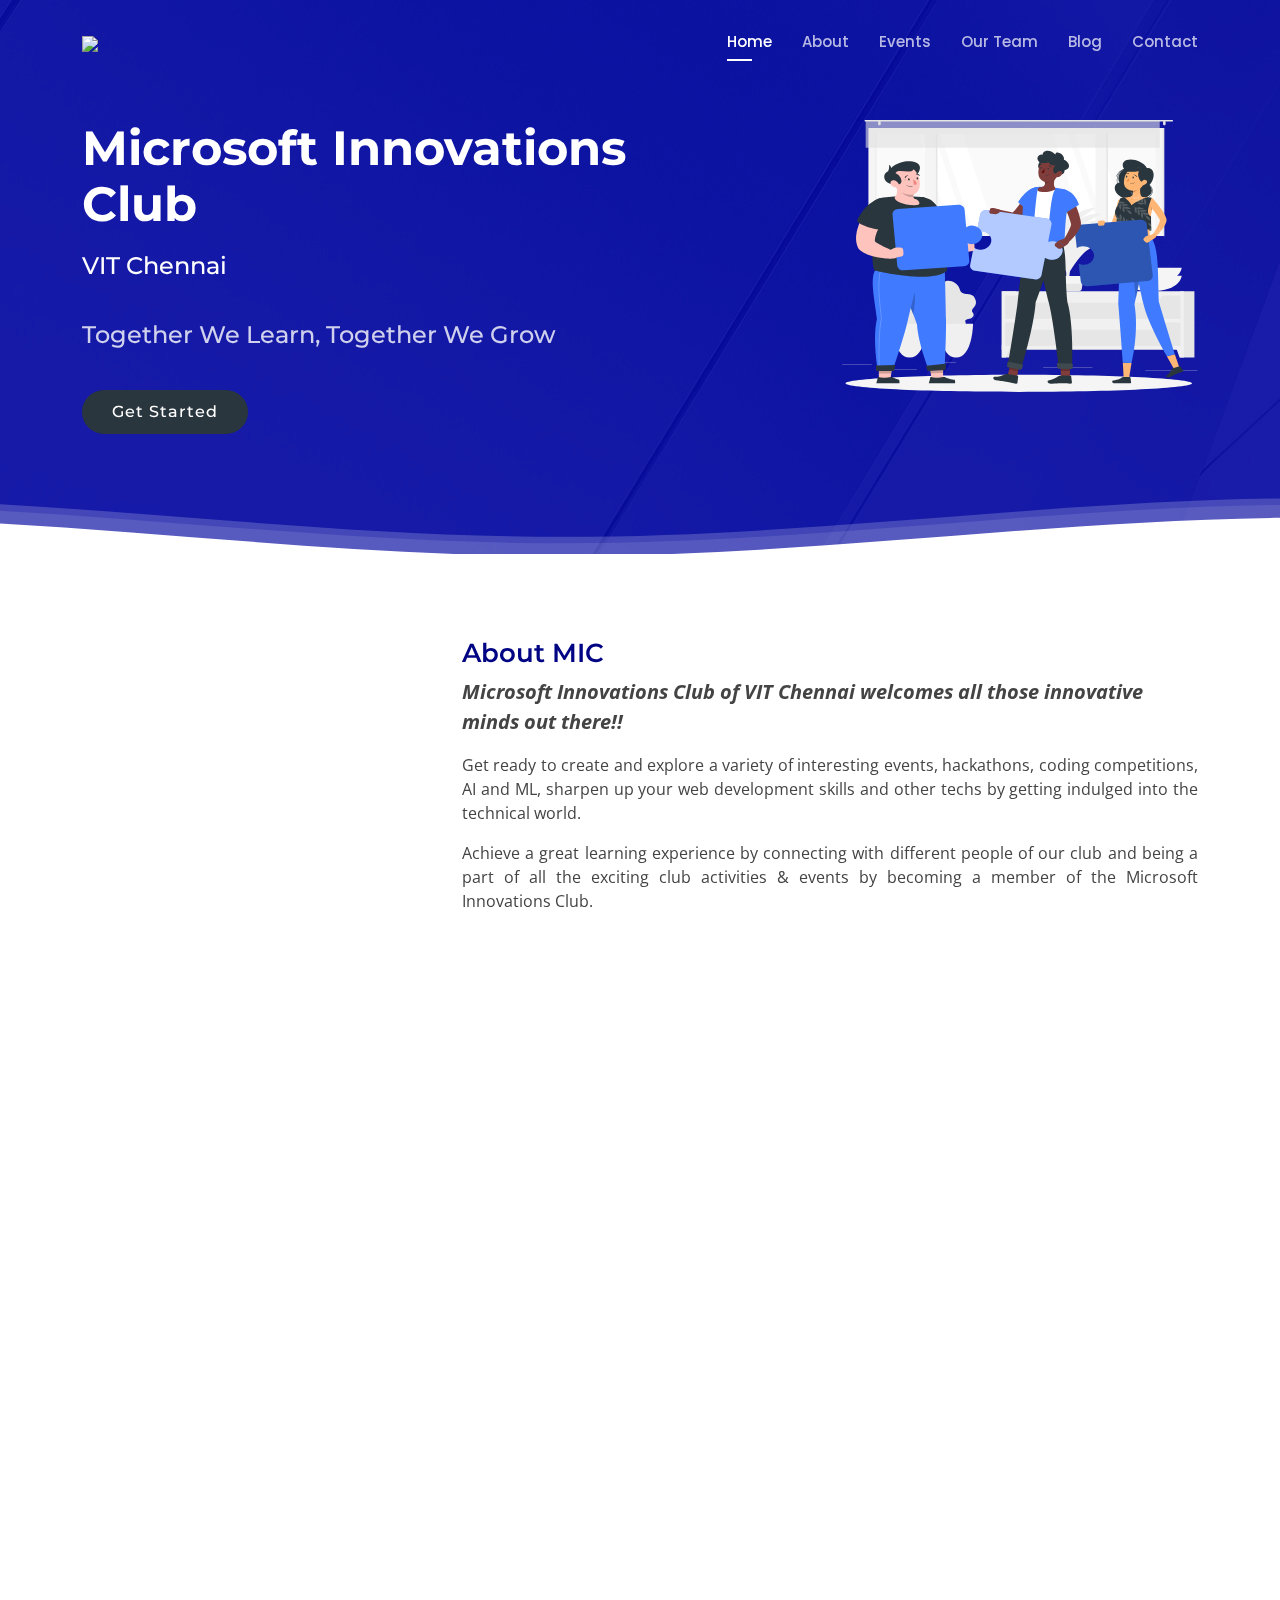
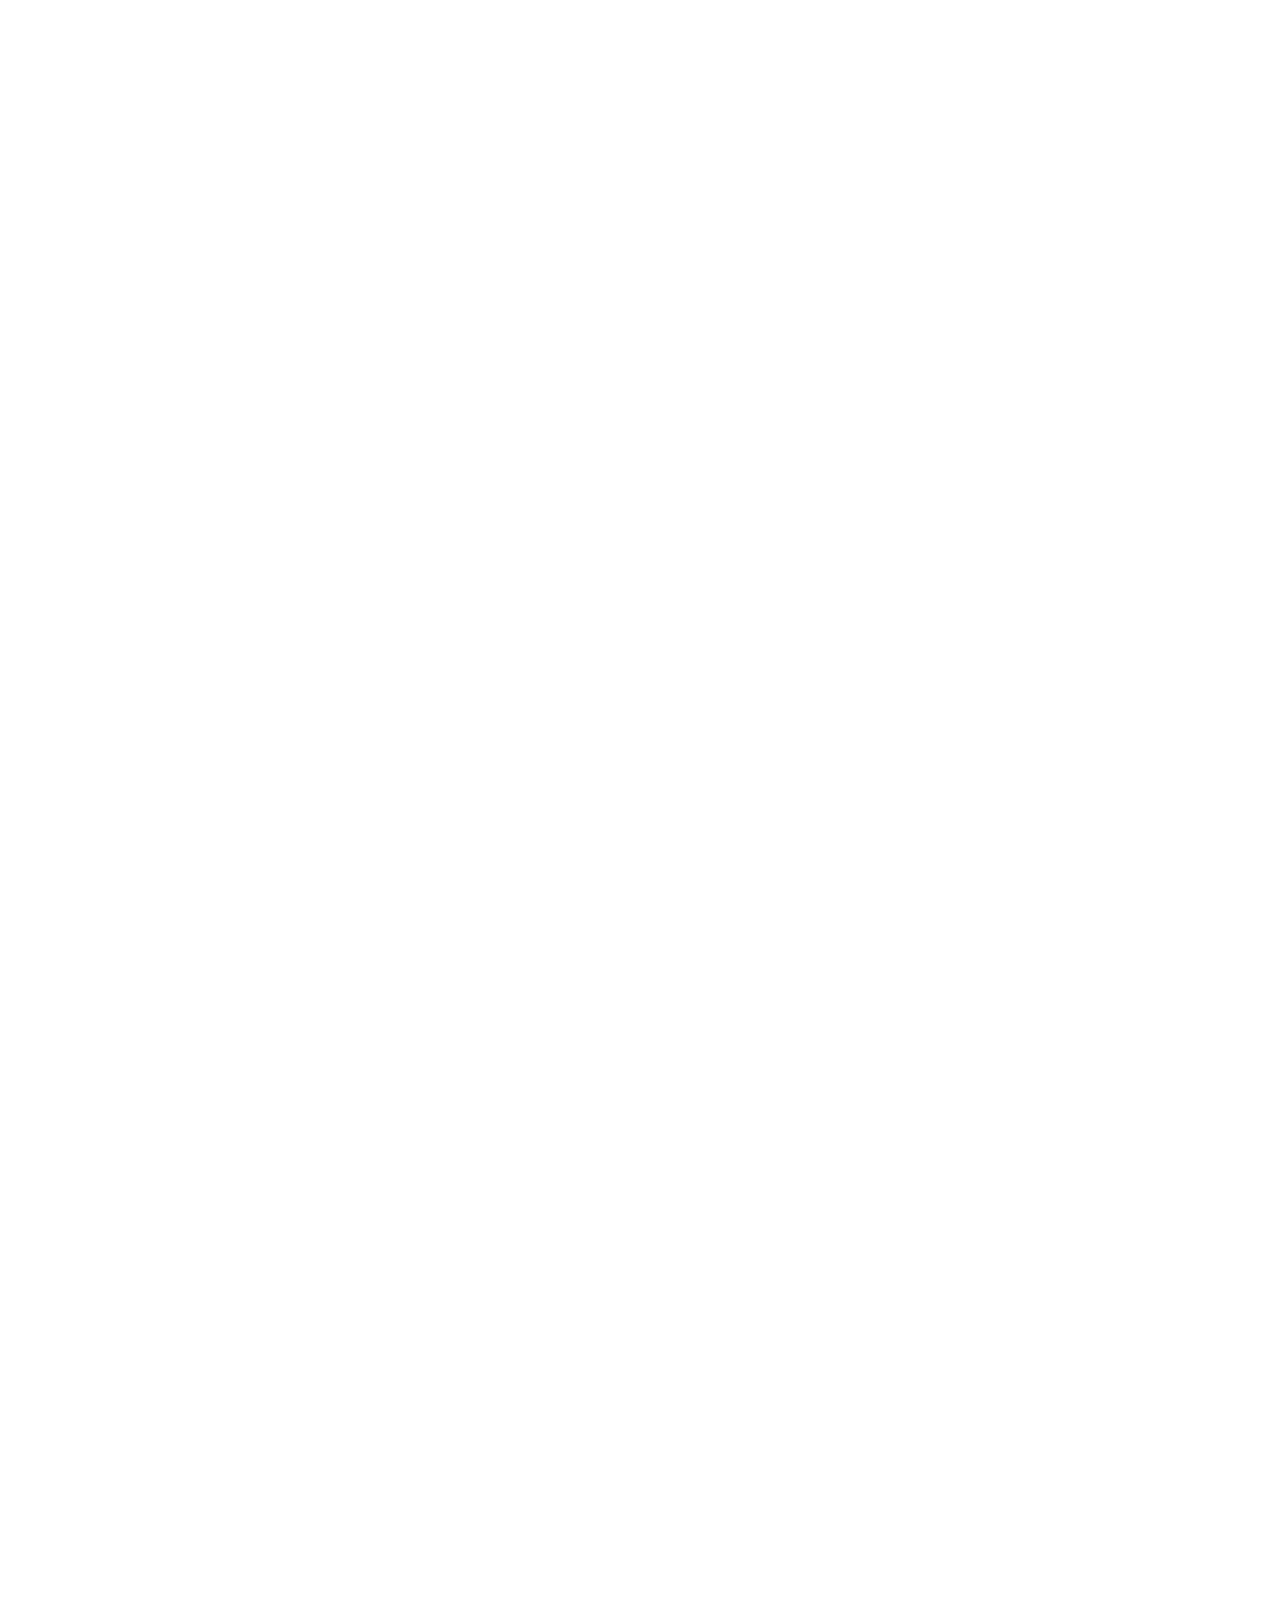
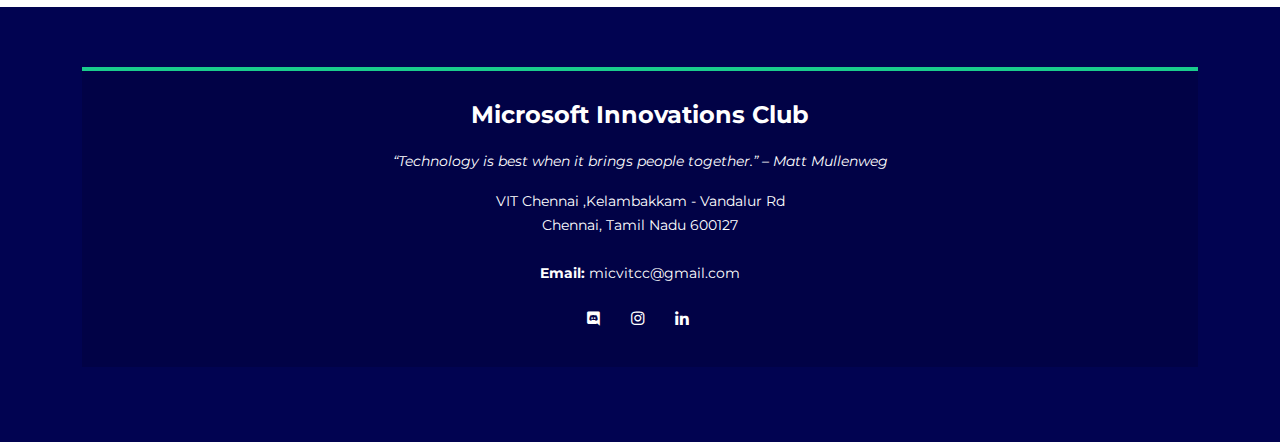
==== commit 99add3c0: "Added Upcoming Event" ====
--- a/index.html
+++ b/index.html
@@ -11,7 +11,7 @@
 
   <!-- Favicons -->
   <link
-    href="https://s3-alpha-sig.figma.com/img/e3f2/aded/a31a431ec90ea1e0fd19b6ff9ee7f232?Expires=1642377600&Signature=MgnwKDckuS79ryQYFGbdtSJZjFRFe1ZglNP8bewz4TFuWwzE4UxbdUbAaUaJGnTKMn-A~qCNl40epmHGGxYysewcTn3MuWJkpYpIa7irzAAxIwjba3NFpLVUpkAfZAlhgaz2TRqLjBCXRlq6Oh-TbANpmtfC5g7lSbNJo-VQ5jVZA5Rf9veL6Z7Bold3LtK0teA-FiQp5AYQnAnEHMU-98xrwGVP~Zcf2Ya1t31qdSvfonVSpAdYbVLK5PceMK~pVrCdmrFivMiIkkBk7fnrkTXaIqmcQyAX1AA1fuMYS1WPcXXQVPHreY61re9ayJcenb3RWjhw3GNwVtLi9jVREg__&Key-Pair-Id=APKAINTVSUGEWH5XD5UA"
+    href="./assets/img/MIC Logo.svg"
     rel="icon">
   <link href="assets/img/apple-touch-icon.png" rel="apple-touch-icon">
 
@@ -48,7 +48,7 @@
 
       <div class="logo">
         <a href="index.html"><img
-            src="https://s3-alpha-sig.figma.com/img/e3f2/aded/a31a431ec90ea1e0fd19b6ff9ee7f232?Expires=1642377600&Signature=MgnwKDckuS79ryQYFGbdtSJZjFRFe1ZglNP8bewz4TFuWwzE4UxbdUbAaUaJGnTKMn-A~qCNl40epmHGGxYysewcTn3MuWJkpYpIa7irzAAxIwjba3NFpLVUpkAfZAlhgaz2TRqLjBCXRlq6Oh-TbANpmtfC5g7lSbNJo-VQ5jVZA5Rf9veL6Z7Bold3LtK0teA-FiQp5AYQnAnEHMU-98xrwGVP~Zcf2Ya1t31qdSvfonVSpAdYbVLK5PceMK~pVrCdmrFivMiIkkBk7fnrkTXaIqmcQyAX1AA1fuMYS1WPcXXQVPHreY61re9ayJcenb3RWjhw3GNwVtLi9jVREg__&Key-Pair-Id=APKAINTVSUGEWH5XD5UA" /></a>
+            src="./assets/img/MIC Logo.svg" /></a>
       </div>
 
       <nav id="navbar" class="navbar">
@@ -112,64 +112,91 @@
 
         <div class="row content">
           <div class="col-md-4" data-aos="fade-right">
-            <img src="assets/img/details-1.png" class="img-fluid" alt="">
+            <img src="assets/img/mic.svg" class="img-fluid" alt="">
           </div>
           <div class="col-md-8 pt-4" data-aos="fade-up">
-            <h3>About MIC</h3>
+            <h2>About MIC</h2>
             <p class="fst-italic">
-              Lorem ipsum dolor sit amet, consectetur adipiscing elit, sed do eiusmod tempor incididunt ut labore et
-              dolore
-              magna aliqua.
-            </p>
-            <p>
-              Ullamco laboris nisi ut aliquip ex ea commodo consequat. Duis aute irure dolor in reprehenderit in
-              voluptate
-              velit esse cillum dolore eu fugiat nulla pariatur. Excepteur sint occaecat cupidatat non proident, sunt in
-              culpa qui officia deserunt mollit anim id est laborum
-            </p>
-            <p>
-              Voluptas nisi in quia excepturi nihil voluptas nam et ut. Expedita omnis eum consequatur non. Sed in
-              asperiores aut repellendus. Error quisquam ab maiores. Quibusdam sit in officia
+              Microsoft Innovations Club of VIT Chennai welcomes all those innovative minds out there!!
+            </p>
+            <p class="justified">
+              Get ready to create and explore a variety of interesting events, hackathons, coding competitions, AI and ML, sharpen up your web development skills and other techs by getting indulged into the technical world.            </p>
+            <p class="justified">
+              Achieve a great learning experience by connecting with different people of our club and being a part of all the exciting club activities & events by becoming a member of the Microsoft Innovations Club.
             </p>
           </div>
         </div>
 
         <div class="row content">
           <div class="col-md-4 order-1 order-md-2" data-aos="fade-left">
-            <img src="assets/img/details-2.png" class="img-fluid" alt="">
+            <img src="assets/img/university.png" class="img-fluid" alt="">
           </div>
           <div class="col-md-8 pt-5 order-2 order-md-1" data-aos="fade-up">
-            <h3>About VIT</h3>
+            <h2>About VIT</h2>
             <p class="fst-italic">
-              Lorem ipsum dolor sit amet, consectetur adipiscing elit, sed do eiusmod tempor incididunt ut labore et
-              dolore
-              magna aliqua.
-            </p>
-            <p>
-              Ullamco laboris nisi ut aliquip ex ea commodo consequat. Duis aute irure dolor in reprehenderit in
-              voluptate
-              velit esse cillum dolore eu fugiat nulla pariatur. Excepteur sint occaecat cupidatat non proident, sunt in
-              culpa qui officia deserunt mollit anim id est laborum
-            </p>
-            <p>
-              Inventore id enim dolor dicta qui et magni molestiae. Mollitia optio officia illum ut cupiditate eos
-              autem. Soluta dolorum repellendus repellat amet autem rerum illum in. Quibusdam occaecati est nisi esse.
-              Saepe aut dignissimos distinctio id enim.
-            </p>
-          </div>
+              A place to learn a chance to grow
+            </p>
+            <p class="justified">
+              VIT was established with the aim of providing quality higher education on par with international standards. It persistently seeks and adopts innovative methods to improve the quality of higher education on a consistent basis.The campus has a cosmopolitan atmosphere with students from all corners of the globe. Experienced and learned teachers are strongly encouraged to nurture the students. The global standards set at VIT in the field of teaching and research spur us on in our relentless pursuit of excellence.
+            </p> 
+            <p class="justified">
+              The highly motivated youngsters on the campus are a constant source of pride. Our Memoranda of Understanding with various international universities are our major strength. They provide for an exchange of students and faculty and encourage joint research projects for the mutual benefit of these universities. Many of our students, who pursue their research projects in foreign universities, bring high quality to their work and esteem to India and have done us proud. With steady steps, we continue our march forward.
+            </p>
+          </div>
+        </div>
+        <div class="row content">
+          <section id="values" class="values">
+
+            <div class="container" data-aos="fade-up">
+
+              <div class="section-header">
+                <h2>Our Values</h2>
+              </div>
+
+              <div class="row">
+
+                <div class="col-lg-4" data-aos="fade-up" data-aos-delay="200">
+                  <div class="box">
+                    <img src="assets/img/values-1.png" class="img-fluid" alt="">
+                    <h3>Collaborative</h3>
+                    <p>An open and iniviting space for developers to pitch in their ideas and suggestions</p>
+                  </div>
+                </div>
+
+                <div class="col-lg-4 mt-4 mt-lg-0" data-aos="fade-up" data-aos-delay="400">
+                  <div class="box">
+                    <img src="assets/img/values-2.png" class="img-fluid" alt="">
+                    <h3>Proactive</h3>
+                    <p>Working on Upcoming fields and Innovative approaches to problems</p>
+                  </div>
+                </div>
+
+                <div class="col-lg-4 mt-4 mt-lg-0" data-aos="fade-up" data-aos-delay="600">
+                  <div class="box">
+                    <img src="assets/img/values-3.png" class="img-fluid" alt="">
+                    <h3>Structured</h3>
+                    <p>Project teams are organised and structured clearly by assigning specific tasks and deadlines </p>
+                  </div>
+                </div>
+
+              </div>
+
+            </div>
+
+          </section><!-- End Values Section -->
         </div>
         <div class="row content">
           <div class="col-md-4" data-aos="fade-right">
-            <img src="assets/img/details-1.png" class="img-fluid" alt="">
+            <img src="assets/img/about-img.png" class="img-fluid" alt="">
           </div>
           <div class="col-md-8 pt-4" data-aos="fade-up">
-            <h3>Our Events</h3>
-            <p>
+            <h2>Our Events</h2>
+            <p class="justified">
               MIC conducts various events to effectively connect with the student community and to provide the student communitiy with an engaging way to learn.
                We also conduct regular hackathons and collaborate with various other student clubs to conduct exciting events .
             </p>
             <p>
-              Currently there are no upcoming events scheduled please check back later :)
+              A knowledge sharing session on Competitive Programming has been scheduled on 29th January 2022 !! Click <a href="https://forms.office.com/r/MefWWJt1SQ">here</a> to register   
             </p>
             <p>
               To learn More about our events Check out our <a href="/events.html">Events page</a>
@@ -179,6 +206,7 @@
 
       </div>
     </section><!-- End Details Section -->
+
     <!-- ======= Contact Section ======= -->
     <section id="contact" class="contact section-bg">
       <div class="container" data-aos="fade-up">
@@ -209,7 +237,7 @@
             <div class="info-box  mb-4">
               <i class="bx bx-envelope"></i>
               <h3>Email Us</h3>
-              <p>supportmic@gmail.com</p>
+              <p>micvitcc@gmail.com</p>
             </div>
           </div>
         </div>
@@ -235,11 +263,11 @@
       <div class="container">
         <div class="footer-info">
           <h3>Microsoft Innovations Club</h3>
-          <p class="pb-3"><em>more quotes here</em></p>
+          <p class="pb-3"><em>“Technology is best when it brings people together.” – Matt Mullenweg</em></p>
           <p>
             VIT Chennai ,Kelambakkam - Vandalur Rd<br>
             Chennai, Tamil Nadu 600127<br><br>
-            <strong>Email:</strong> supportmic@gmail.com<br>
+            <strong>Email:</strong> micvitcc@gmail.com<br>
           </p>
           <div class="social-links mt-3">
             <a href="https://discord.gg/c6EAayHHR3" class="discord"><i class="bx bxl-discord"></i></a>
--- a/assets/css/style.css
+++ b/assets/css/style.css
@@ -655,15 +655,13 @@
   font-weight: 700;
   text-transform: uppercase;
   font-family: "Poppins", sans-serif;
-  color: white;
+  color:rgba(2, 5, 161, 0.91);
   text-align: center;
-  text-decoration: underline white;
   position: absolute;
   left: 0%;
   right: -0.26%;
   top: 0%;
   bottom: 80.27%;
-
 }
 
 /*--------------------------------------------------------------
@@ -735,7 +733,7 @@
   margin-top: 100px;
 }
 
-.about .content h3 {
+.about .content h2 {
   font-weight: 600;
   font-size: 26px;
   color: #010483;
@@ -763,7 +761,7 @@
 /*--------------------------------------------------------------
 # Gallery
 --------------------------------------------------------------*/
-.gallery h3 {
+.gallery h2 {
   font-weight: 600;
   font-size: 26px;
   color: #010483;
@@ -983,6 +981,46 @@
 .event .member .social i {
   font-size: 16px;
   margin: 0 2px;
+}
+.cardup {
+    width: 350px;
+  height: 350px;
+  perspective: 500px;
+}
+
+.contentup {
+  position: absolute;
+  width: 100%;
+  height: 100%;
+  box-shadow: 0 0 15px rgba(0,0,0,0.1);
+
+  transition: transform 1s;
+  transform-style: preserve-3d;
+}
+
+.cardup:hover .contentup {
+  transform: rotateY( 180deg ) ;
+  transition: transform 0.5s;
+}
+
+.front,
+.back {
+  position: absolute;
+  height: 100%;
+  width: 100%;
+  background: white;
+  line-height: 300px;
+  color: #03446A;
+  text-align: center;
+  font-size: 60px;
+  border-radius: 5px;
+  backface-visibility: hidden;
+}
+
+.back {
+  background: #03446A;
+  color: white;
+  transform: rotateY( 180deg );
 }
 
 table {
@@ -1149,12 +1187,39 @@
   to { transform: rotate(-5deg); }
 }
 
+/*--------------------------------------------------------------
+# Values
+--------------------------------------------------------------*/
+.values .box {
+  padding: 30px;
+  box-shadow: 0px 0 5px rgba(1, 41, 112, 0.08);
+  text-align: center;
+  transition: 0.3s;
+  height: 100%;
+}
+.values .box img {
+  padding: 30px 50px;
+  transition: 0.5s;
+  transform: scale(1.1);
+}
+.values .box h3 {
+  font-size: 24px;
+  color: #012970;
+  font-weight: 700;
+  margin-bottom: 18px;
+}
+.values .box:hover {
+  box-shadow: 0px 0 30px rgba(1, 41, 112, 0.08);
+}
+.values .box:hover img {
+  transform: scale(1);
+}
 
 /*--------------------------------------------------------------
 # Contact
 --------------------------------------------------------------*/
 .contact {
-  background: linear-gradient(123.76deg, #03045E 8.97%, #0077B6 86.95%);
+  background:white;
 }
 
 .contact .info-box {
@@ -1294,6 +1359,7 @@
   padding: 0 0 30px 0;
   color: #fff;
   font-size: 14px;
+  margin-top: 30px;
 }
 #footer .footer-top {
   padding: 60px 0 30px 0;
@@ -1420,3 +1486,13 @@
     margin: 20px 0 30px 0;
   }
 }
+
+
+.justified {
+  text-align: justify;
+}
+
+.fst-italic {
+  font-weight: bolder;
+  font-size: 1.25rem;
+}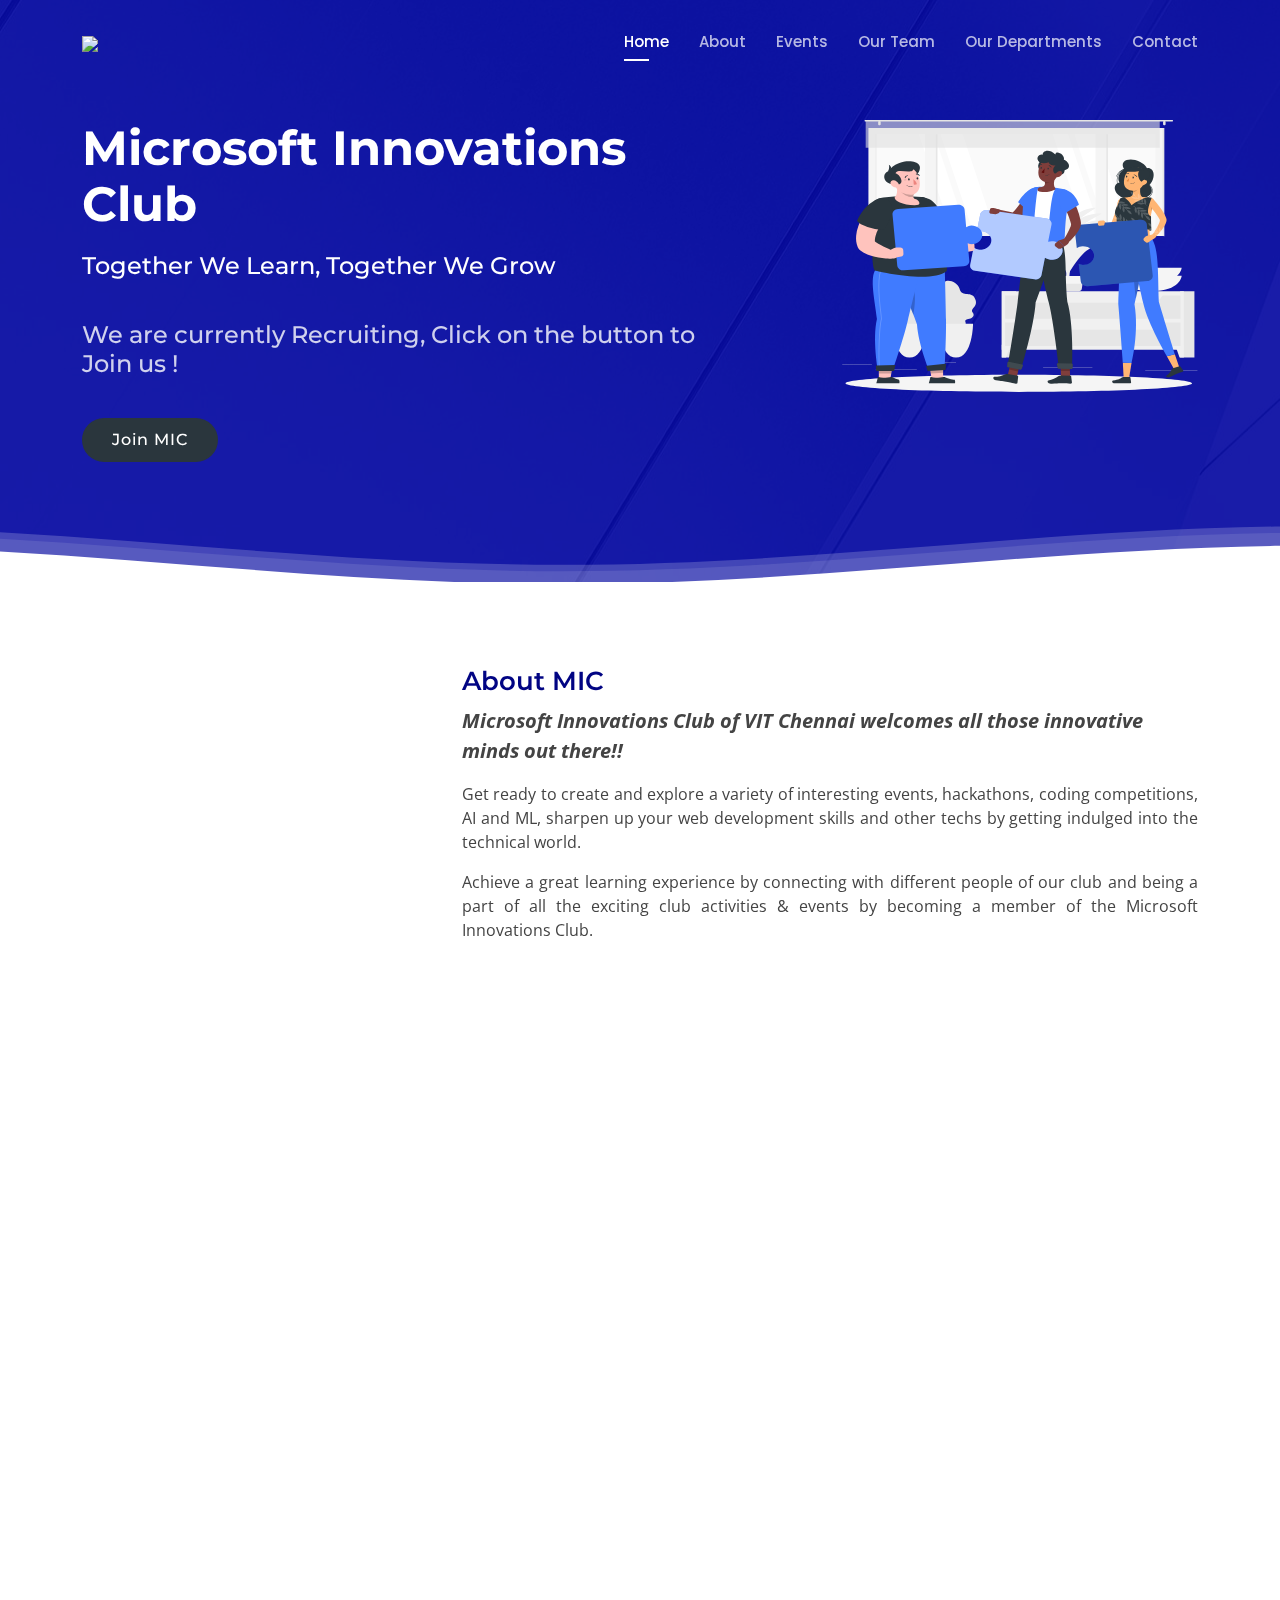
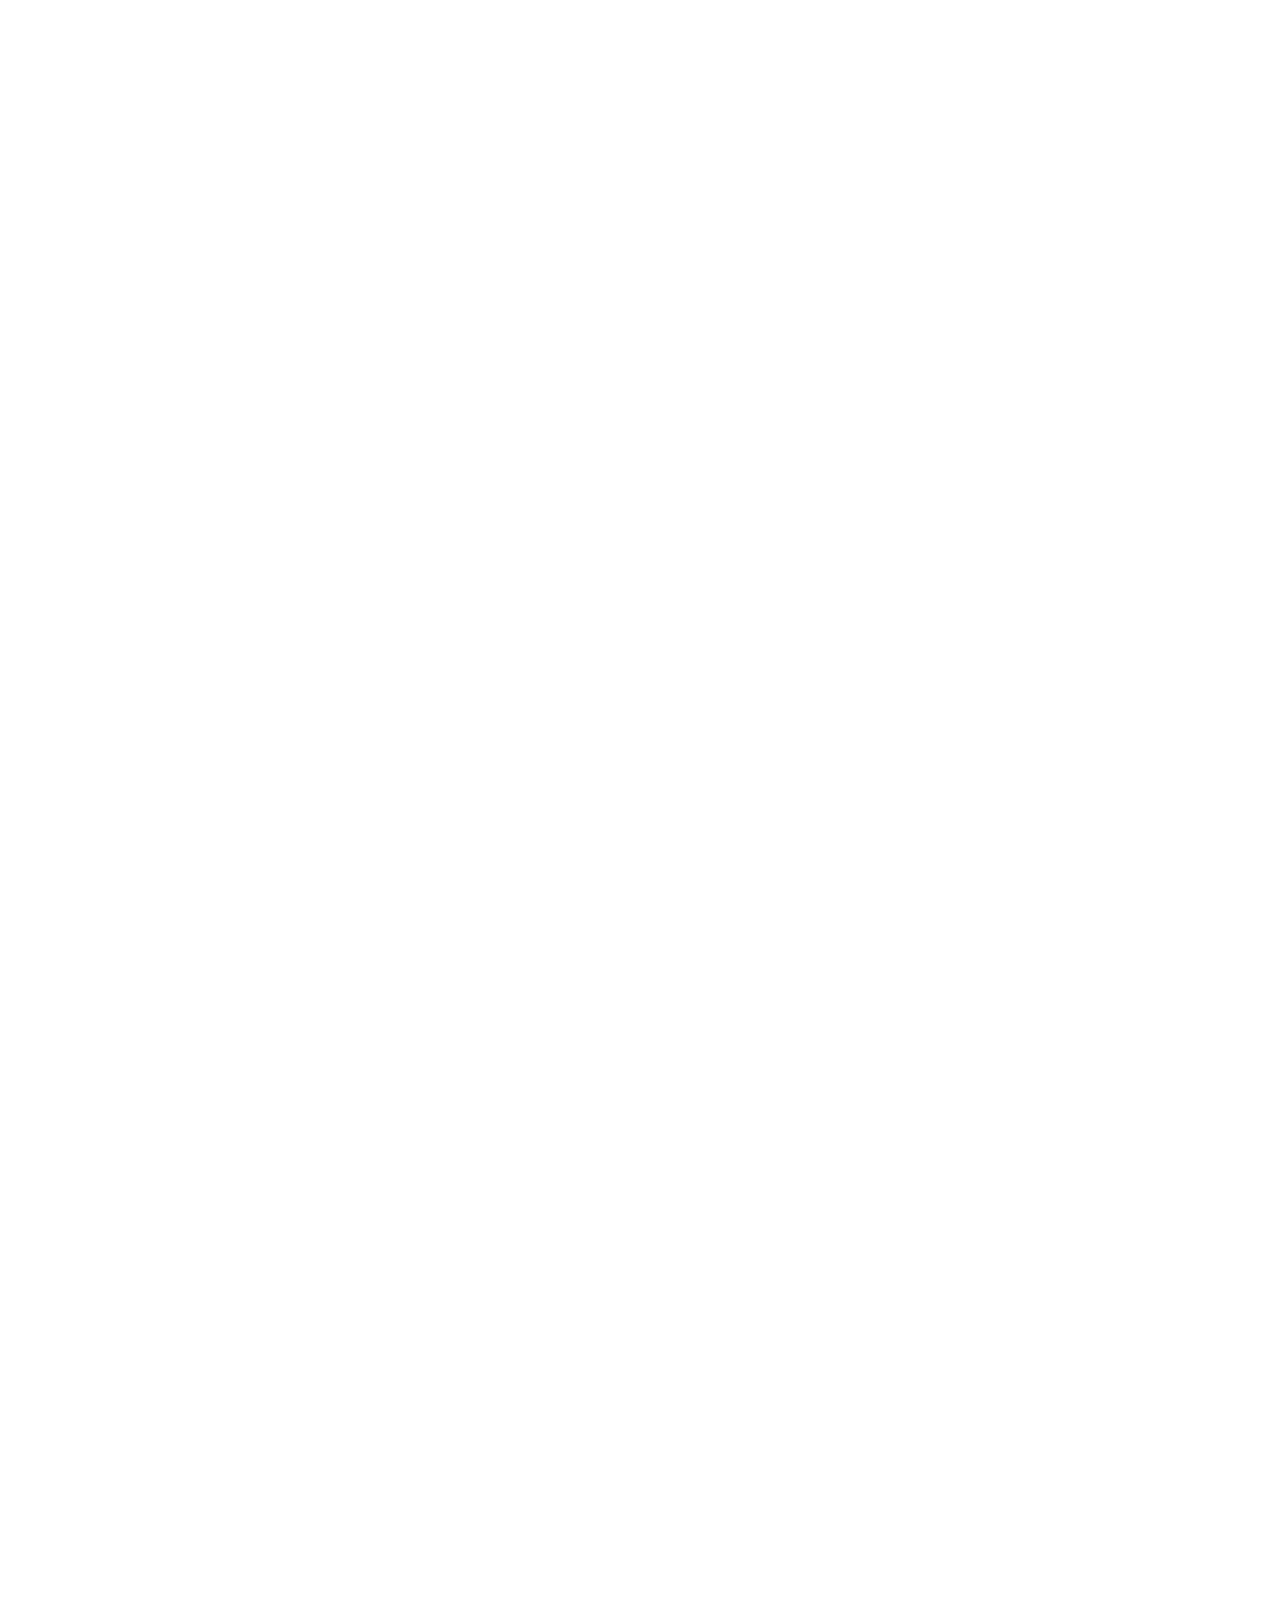
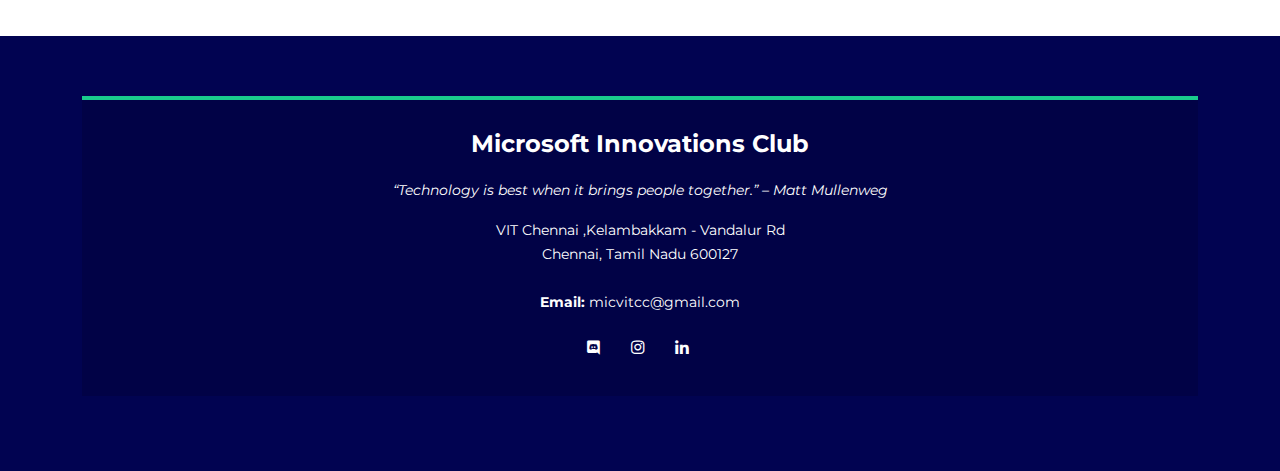
==== commit ba1e96d2: "Merge pull request #21 from ARTHURFLECK1828/main" ====
--- a/index.html
+++ b/index.html
@@ -10,9 +10,7 @@
   <meta content="" name="keywords">
 
   <!-- Favicons -->
-  <link
-    href="./assets/img/MIC Logo.svg"
-    rel="icon">
+  <link href="./assets/img/MIC Logo.svg" rel="icon">
   <link href="assets/img/apple-touch-icon.png" rel="apple-touch-icon">
 
   <!-- Google Fonts -->
@@ -47,8 +45,7 @@
     <div class="container d-flex align-items-center justify-content-between">
 
       <div class="logo">
-        <a href="index.html"><img
-            src="./assets/img/MIC Logo.svg" /></a>
+        <a href="index.html"><img src="./assets/img/MIC Logo.svg" /></a>
       </div>
 
       <nav id="navbar" class="navbar">
@@ -57,7 +54,7 @@
           <li><a class="nav-link scrollto" href="#about">About</a></li>
           <li><a class="nav-link scrollto" href="/events.html">Events</a></li>
           <li><a class="nav-link" href="/team.html">Our Team</a></li>
-          <li><a class="nav-link" href="/blogs.html">Blog</a></a></li>
+          <li><a class="nav-link" href="./departments.html">Our Departments</a></a></li>
           <li><a class="nav-link scrollto" href="#contact">Contact</a></li>
         </ul>
         <i class="bi bi-list mobile-nav-toggle"></i>
@@ -74,10 +71,10 @@
         <div class="col-lg-7 pt-5 pt-lg-0 order-2 order-lg-1 d-flex align-items-center">
           <div data-aos="zoom-out">
             <h1><span>Microsoft Innovations Club</span></h1>
-            <h2><span>VIT Chennai</span></h2>
-            <h2>Together We Learn, Together We Grow</h2>
+            <h2><span>Together We Learn, Together We Grow</span></h2>
+            <h2>We are currently Recruiting, Click on the button to Join us ! </h2>
             <div class="text-center text-lg-start">
-              <a href="#about" class="btn-get-started scrollto">Get Started</a>
+              <a href="https://forms.office.com/r/HzpG1cEn6P" class="btn-get-started scrollto">Join MIC</a>
             </div>
           </div>
         </div>
@@ -120,9 +117,12 @@
               Microsoft Innovations Club of VIT Chennai welcomes all those innovative minds out there!!
             </p>
             <p class="justified">
-              Get ready to create and explore a variety of interesting events, hackathons, coding competitions, AI and ML, sharpen up your web development skills and other techs by getting indulged into the technical world.            </p>
-            <p class="justified">
-              Achieve a great learning experience by connecting with different people of our club and being a part of all the exciting club activities & events by becoming a member of the Microsoft Innovations Club.
+              Get ready to create and explore a variety of interesting events, hackathons, coding competitions, AI and
+              ML, sharpen up your web development skills and other techs by getting indulged into the technical world.
+            </p>
+            <p class="justified">
+              Achieve a great learning experience by connecting with different people of our club and being a part of
+              all the exciting club activities & events by becoming a member of the Microsoft Innovations Club.
             </p>
           </div>
         </div>
@@ -137,10 +137,20 @@
               A place to learn a chance to grow
             </p>
             <p class="justified">
-              VIT was established with the aim of providing quality higher education on par with international standards. It persistently seeks and adopts innovative methods to improve the quality of higher education on a consistent basis.The campus has a cosmopolitan atmosphere with students from all corners of the globe. Experienced and learned teachers are strongly encouraged to nurture the students. The global standards set at VIT in the field of teaching and research spur us on in our relentless pursuit of excellence.
-            </p> 
-            <p class="justified">
-              The highly motivated youngsters on the campus are a constant source of pride. Our Memoranda of Understanding with various international universities are our major strength. They provide for an exchange of students and faculty and encourage joint research projects for the mutual benefit of these universities. Many of our students, who pursue their research projects in foreign universities, bring high quality to their work and esteem to India and have done us proud. With steady steps, we continue our march forward.
+              VIT was established with the aim of providing quality higher education on par with international
+              standards. It persistently seeks and adopts innovative methods to improve the quality of higher education
+              on a consistent basis.The campus has a cosmopolitan atmosphere with students from all corners of the
+              globe. Experienced and learned teachers are strongly encouraged to nurture the students. The global
+              standards set at VIT in the field of teaching and research spur us on in our relentless pursuit of
+              excellence.
+            </p>
+            <p class="justified">
+              The highly motivated youngsters on the campus are a constant source of pride. Our Memoranda of
+              Understanding with various international universities are our major strength. They provide for an exchange
+              of students and faculty and encourage joint research projects for the mutual benefit of these
+              universities. Many of our students, who pursue their research projects in foreign universities, bring high
+              quality to their work and esteem to India and have done us proud. With steady steps, we continue our march
+              forward.
             </p>
           </div>
         </div>
@@ -192,18 +202,13 @@
           <div class="col-md-8 pt-4" data-aos="fade-up">
             <h2>Our Events</h2>
             <p class="justified">
-              MIC conducts various events to effectively connect with the student community and to provide the student communitiy with an engaging way to learn.
-               We also conduct regular hackathons and collaborate with various other student clubs to conduct exciting events .
-            </p>
-            <p>
-              A knowledge sharing session on Competitive Programming has been scheduled on 29th January 2022 !! Click <a href="https://forms.office.com/r/MefWWJt1SQ">here</a> to register   
-            </p>
-            <p>
-              To learn More about our events Check out our <a href="/events.html">Events page</a>
-            </p>
-          </div>
-        </div>
-
+              MIC conducts various events to effectively connect with the student community and to provide the student
+              communitiy with an engaging way to learn.
+              We also conduct regular hackathons and collaborate with various other student clubs to conduct exciting
+              events .
+            </p>
+          </div>
+        </div>
       </div>
     </section><!-- End Details Section -->
 
@@ -299,4 +304,4 @@
 
 </body>
 
-</html>
+</html>--- a/assets/css/style.css
+++ b/assets/css/style.css
@@ -655,7 +655,7 @@
   font-weight: 700;
   text-transform: uppercase;
   font-family: "Poppins", sans-serif;
-  color:rgba(2, 5, 161, 0.91);
+  color: rgba(2, 5, 161, 0.91);
   text-align: center;
   position: absolute;
   left: 0%;
@@ -766,6 +766,7 @@
   font-size: 26px;
   color: #010483;
 }
+
 .gallery .gallery-item {
   overflow: hidden;
   padding-bottom: 15px;
@@ -778,6 +779,7 @@
 .gallery .gallery-item:hover img {
   transform: scale(1.1);
 }
+
 /*--------------------------------------------------------------
 # Testimonials
 --------------------------------------------------------------*/
@@ -982,9 +984,10 @@
   font-size: 16px;
   margin: 0 2px;
 }
+
 .cardup {
-    width: 350px;
-  height: 350px;
+  width: 400px;
+  height: 400px;
   perspective: 500px;
 }
 
@@ -992,14 +995,14 @@
   position: absolute;
   width: 100%;
   height: 100%;
-  box-shadow: 0 0 15px rgba(0,0,0,0.1);
+  box-shadow: 0 0 15px rgba(0, 0, 0, 0.1);
 
   transition: transform 1s;
   transform-style: preserve-3d;
 }
 
 .cardup:hover .contentup {
-  transform: rotateY( 180deg ) ;
+  transform: rotateY(180deg);
   transition: transform 0.5s;
 }
 
@@ -1020,85 +1023,87 @@
 .back {
   background: #03446A;
   color: white;
-  transform: rotateY( 180deg );
+  transform: rotateY(180deg);
 }
 
 table {
-	width: 750px;
-	border-collapse: collapse;
-	margin:50px auto;
-	}
+  width: 750px;
+  border-collapse: collapse;
+  margin: 50px auto;
+}
 
 /* Zebra striping */
 tr:nth-of-type(odd) {
-	background: #eee;
-	}
+  background: #eee;
+}
 
 th {
-	background: #01036f;
-	color: white;
-	font-weight: bold;
-	}
+  background: #01036f;
+  color: white;
+  font-weight: bold;
+}
 
 td, th {
-	padding: 10px;
-	border: 1px solid #ccc;
-	text-align: left;
-	font-size: 18px;
-	}
+  padding: 10px;
+  border: 1px solid #ccc;
+  text-align: left;
+  font-size: 18px;
+}
 
 /*
 Max width before this PARTICULAR table gets nasty
 This query will take effect for any screen smaller than 760px
 and also iPads specifically.
 */
-@media
-only screen and (max-width: 760px),
-(min-device-width: 768px) and (max-device-width: 1024px)  {
-
-	table {
-	  	width: 100%;
-	}
-
-	/* Force table to not be like tables anymore */
-	table, thead, tbody, th, td, tr {
-		display: block;
-	}
-
-	/* Hide table headers (but not display: none;, for accessibility) */
-	thead tr {
-		position: absolute;
-		top: -9999px;
-		left: -9999px;
-	}
-
-	tr { border: 1px solid #ccc; }
-
-	td {
-		/* Behave  like a "row" */
-		border: none;
-		border-bottom: 1px solid #eee;
-		position: relative;
-		padding-left: 50%;
-	}
-
-	td:before {
-		/* Now like a table header */
-		position: absolute;
-		/* Top/left values mimic padding */
-		top: 6px;
-		left: 6px;
-		width: 45%;
-		padding-right: 10px;
-		white-space: nowrap;
-		/* Label the data */
-		content: attr(data-column);
-
-		color: #000;
-		font-weight: bold;
-	}
-
-}
+@media only screen and (max-width: 760px),
+(min-device-width: 768px) and (max-device-width: 1024px) {
+
+  table {
+    width: 100%;
+  }
+
+  /* Force table to not be like tables anymore */
+  table, thead, tbody, th, td, tr {
+    display: block;
+  }
+
+  /* Hide table headers (but not display: none;, for accessibility) */
+  thead tr {
+    position: absolute;
+    top: -9999px;
+    left: -9999px;
+  }
+
+  tr {
+    border: 1px solid #ccc;
+  }
+
+  td {
+    /* Behave  like a "row" */
+    border: none;
+    border-bottom: 1px solid #eee;
+    position: relative;
+    padding-left: 50%;
+  }
+
+  td:before {
+    /* Now like a table header */
+    position: absolute;
+    /* Top/left values mimic padding */
+    top: 6px;
+    left: 6px;
+    width: 45%;
+    padding-right: 10px;
+    white-space: nowrap;
+    /* Label the data */
+    content: attr(data-column);
+
+    color: #000;
+    font-weight: bold;
+  }
+
+}
+
 /*--------------------------------------------------------------
 # Past event
 --------------------------------------------------------------*/
@@ -1164,7 +1169,8 @@
     flex-direction: column;
   }
 }
-.coming-soon{
+
+.coming-soon {
   text-align: center;
   color: #01036f;
   font-family: arial;
@@ -1175,7 +1181,7 @@
     0 2px 0 #efefef,
     0 3px 0 #efefef,
     0 4px 0 #efefef,
-    0 30px 5px rgba(0,0,0,.1);
+    0 30px 5px rgba(0, 0, 0, .1);
 
   animation: float 3s linear infinite;
   animation-direction: alternate;
@@ -1183,8 +1189,13 @@
 }
 
 @keyframes float {
-  from { transform: rotate(5deg); }
-  to { transform: rotate(-5deg); }
+  from {
+    transform: rotate(5deg);
+  }
+
+  to {
+    transform: rotate(-5deg);
+  }
 }
 
 /*--------------------------------------------------------------
@@ -1197,20 +1208,24 @@
   transition: 0.3s;
   height: 100%;
 }
+
 .values .box img {
   padding: 30px 50px;
   transition: 0.5s;
   transform: scale(1.1);
 }
+
 .values .box h3 {
   font-size: 24px;
   color: #012970;
   font-weight: 700;
   margin-bottom: 18px;
 }
+
 .values .box:hover {
   box-shadow: 0px 0 30px rgba(1, 41, 112, 0.08);
 }
+
 .values .box:hover img {
   transform: scale(1);
 }
@@ -1219,7 +1234,7 @@
 # Contact
 --------------------------------------------------------------*/
 .contact {
-  background:white;
+  background: white;
 }
 
 .contact .info-box {
@@ -1361,9 +1376,11 @@
   font-size: 14px;
   margin-top: 30px;
 }
+
 #footer .footer-top {
   padding: 60px 0 30px 0;
 }
+
 #footer .footer-top .footer-info {
   margin-bottom: 15px;
   background: #010246;
@@ -1372,6 +1389,7 @@
   text-align: center;
   padding: 30px 20px;
 }
+
 #footer .footer-top .footer-info h3 {
   font-size: 24px;
   margin: 0 0 20px 0;
@@ -1379,12 +1397,14 @@
   line-height: 1;
   font-weight: 700;
 }
+
 #footer .footer-top .footer-info p {
   font-size: 14px;
   line-height: 24px;
   margin-bottom: 0;
   font-family: "Montserrat", sans-serif;
 }
+
 #footer .footer-top .social-links a {
   font-size: 18px;
   display: inline-block;
@@ -1398,11 +1418,13 @@
   height: 36px;
   transition: 0.3s;
 }
+
 #footer .footer-top .social-links a:hover {
   background: #1acc8d;
   color: #fff;
   text-decoration: none;
 }
+
 #footer .footer-top h4 {
   font-size: 16px;
   font-weight: 600;
@@ -1410,37 +1432,45 @@
   position: relative;
   padding-bottom: 12px;
 }
+
 #footer .footer-top .footer-links {
   margin-bottom: 30px;
 }
+
 #footer .footer-top .footer-links ul {
   list-style: none;
   padding: 0;
   margin: 0;
 }
+
 #footer .footer-top .footer-links ul i {
   padding-right: 2px;
   color: #61ebba;
   font-size: 18px;
   line-height: 1;
 }
+
 #footer .footer-top .footer-links ul li {
   padding: 10px 0;
   display: flex;
   align-items: center;
 }
+
 #footer .footer-top .footer-links ul li:first-child {
   padding-top: 0;
 }
+
 #footer .footer-top .footer-links ul a {
   color: #fff;
   transition: 0.3s;
   display: inline-block;
   line-height: 1;
 }
+
 #footer .footer-top .footer-links ul a:hover {
   color: #4be8b0;
 }
+
 #footer .footer-top .footer-newsletter form {
   margin-top: 30px;
   background: #fff;
@@ -1448,11 +1478,13 @@
   position: relative;
   border-radius: 50px;
 }
+
 #footer .footer-top .footer-newsletter form input[type=email] {
   border: 0;
   padding: 4px;
   width: calc(100% - 110px);
 }
+
 #footer .footer-top .footer-newsletter form input[type=submit] {
   position: absolute;
   top: 0;
@@ -1467,20 +1499,24 @@
   transition: 0.3s;
   border-radius: 50px;
 }
+
 #footer .footer-top .footer-newsletter form input[type=submit]:hover {
   background: #149f6e;
 }
+
 #footer .copyright {
   border-top: 1px solid #010479;
   text-align: center;
   padding-top: 30px;
 }
+
 #footer .credits {
   padding-top: 10px;
   text-align: center;
   font-size: 13px;
   color: #fff;
 }
+
 @media (max-width: 575px) {
   #footer .footer-top .footer-info {
     margin: 20px 0 30px 0;
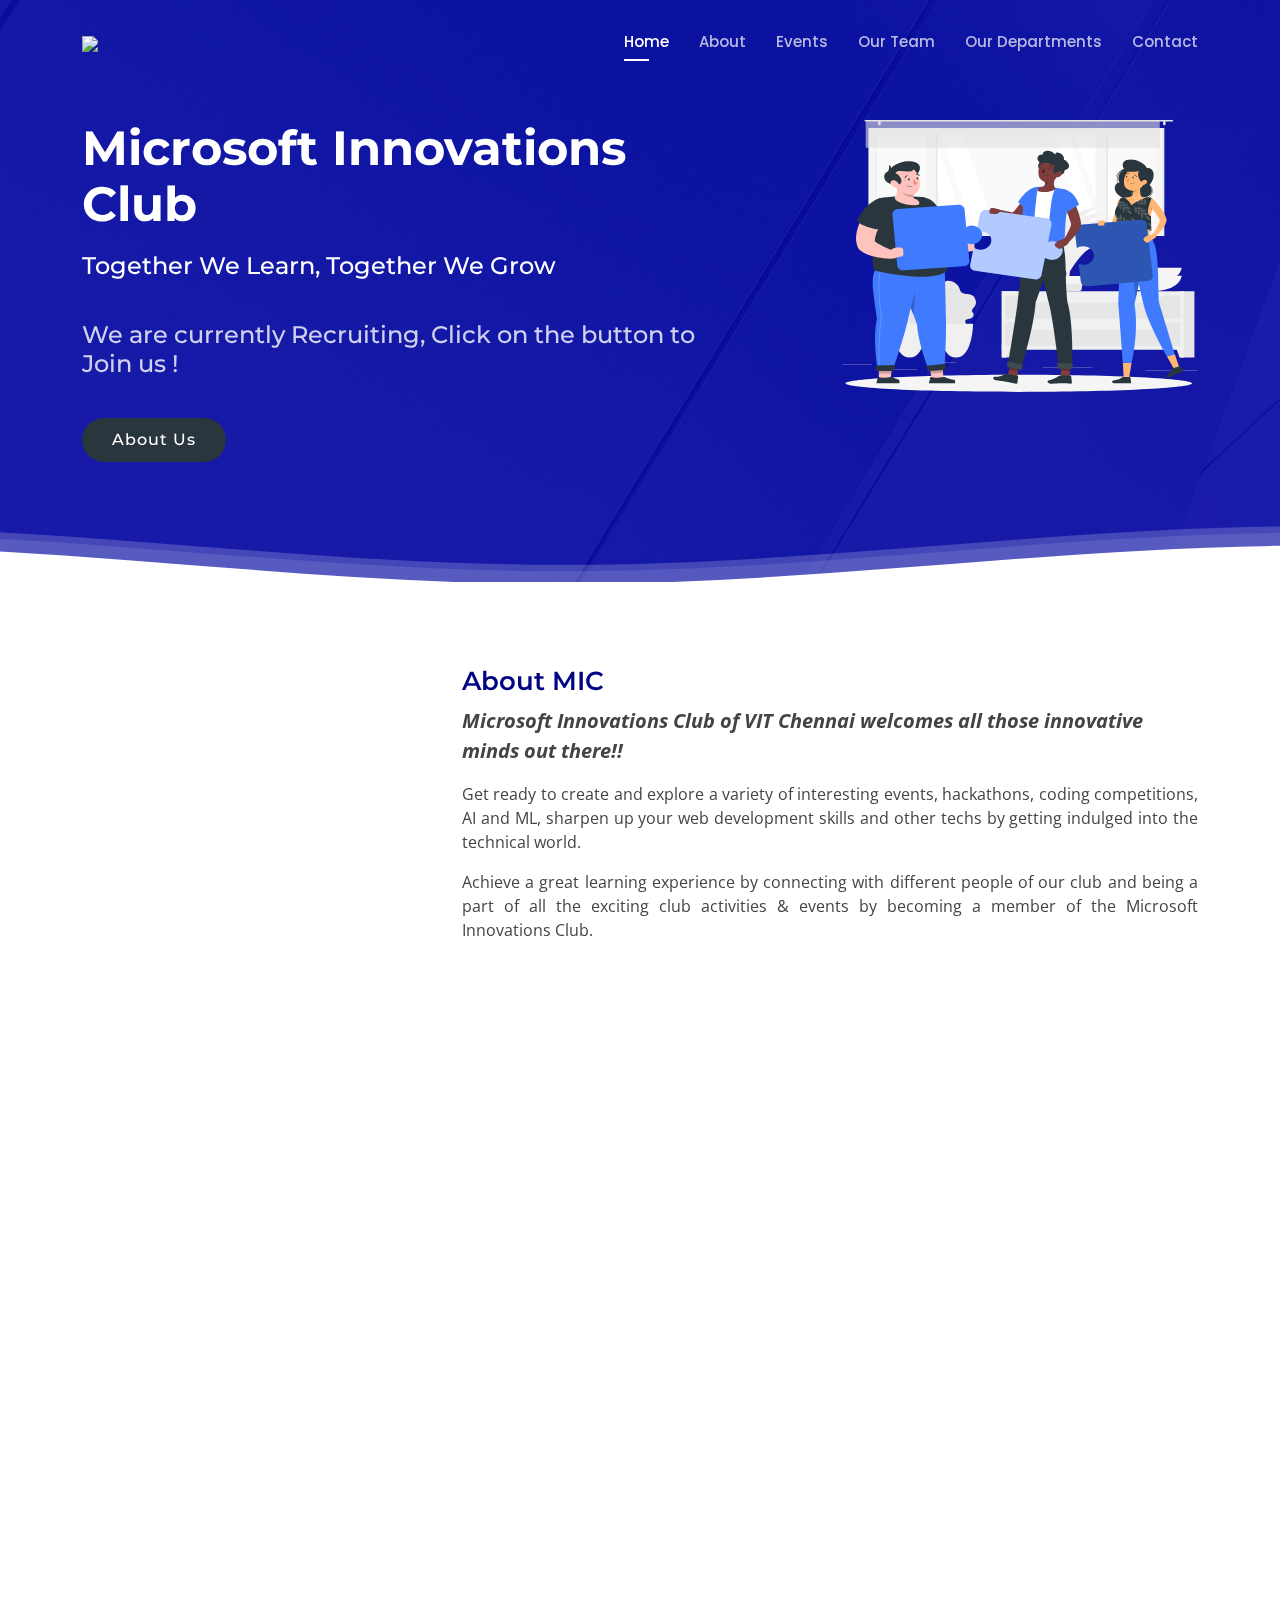
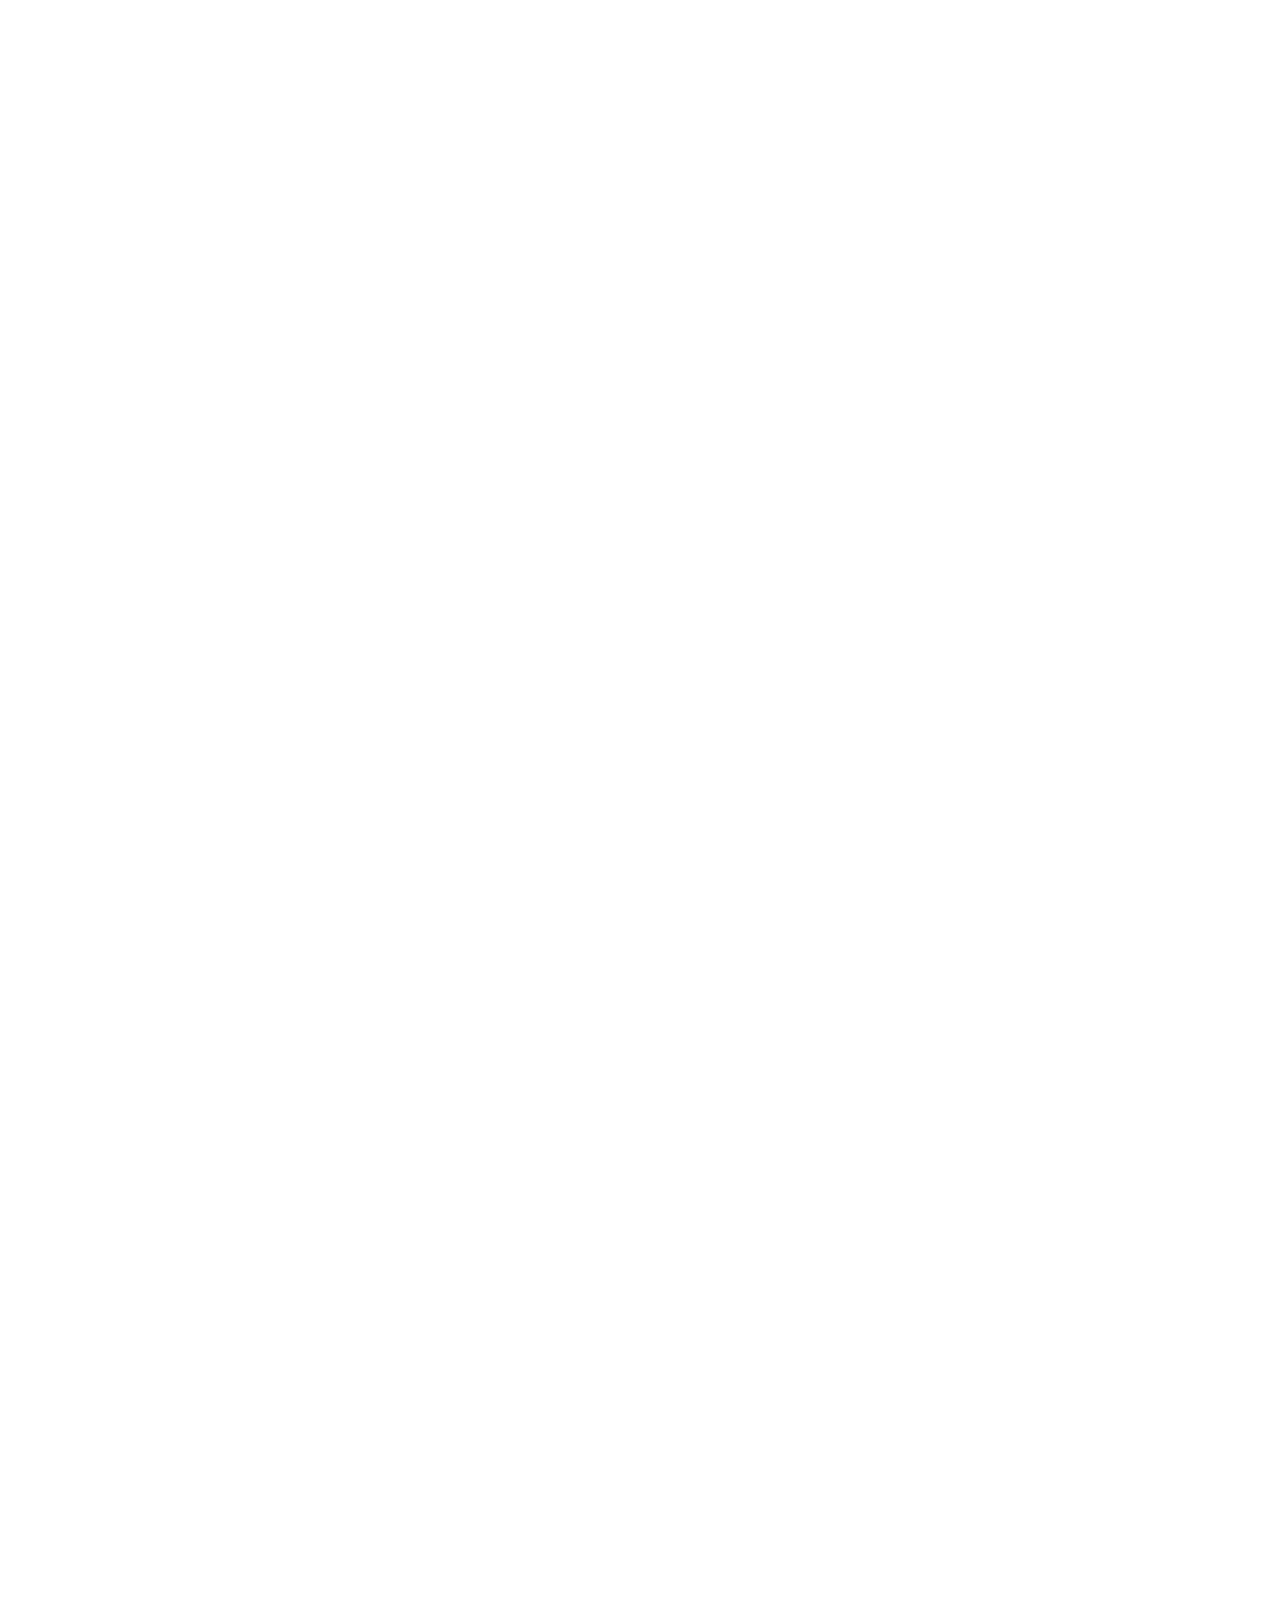
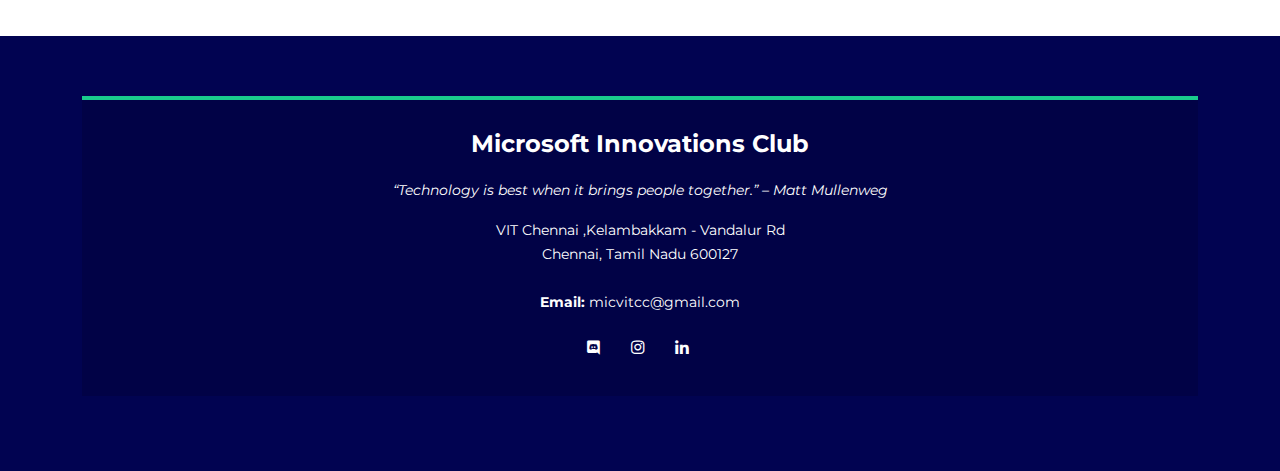
==== commit aacf4387: "Tech Leads Updated" ====
--- a/index.html
+++ b/index.html
@@ -74,7 +74,7 @@
             <h2><span>Together We Learn, Together We Grow</span></h2>
             <h2>We are currently Recruiting, Click on the button to Join us ! </h2>
             <div class="text-center text-lg-start">
-              <a href="https://forms.office.com/r/HzpG1cEn6P" class="btn-get-started scrollto">Join MIC</a>
+              <a href="#about" class="btn-get-started scrollto">About Us</a>
             </div>
           </div>
         </div>
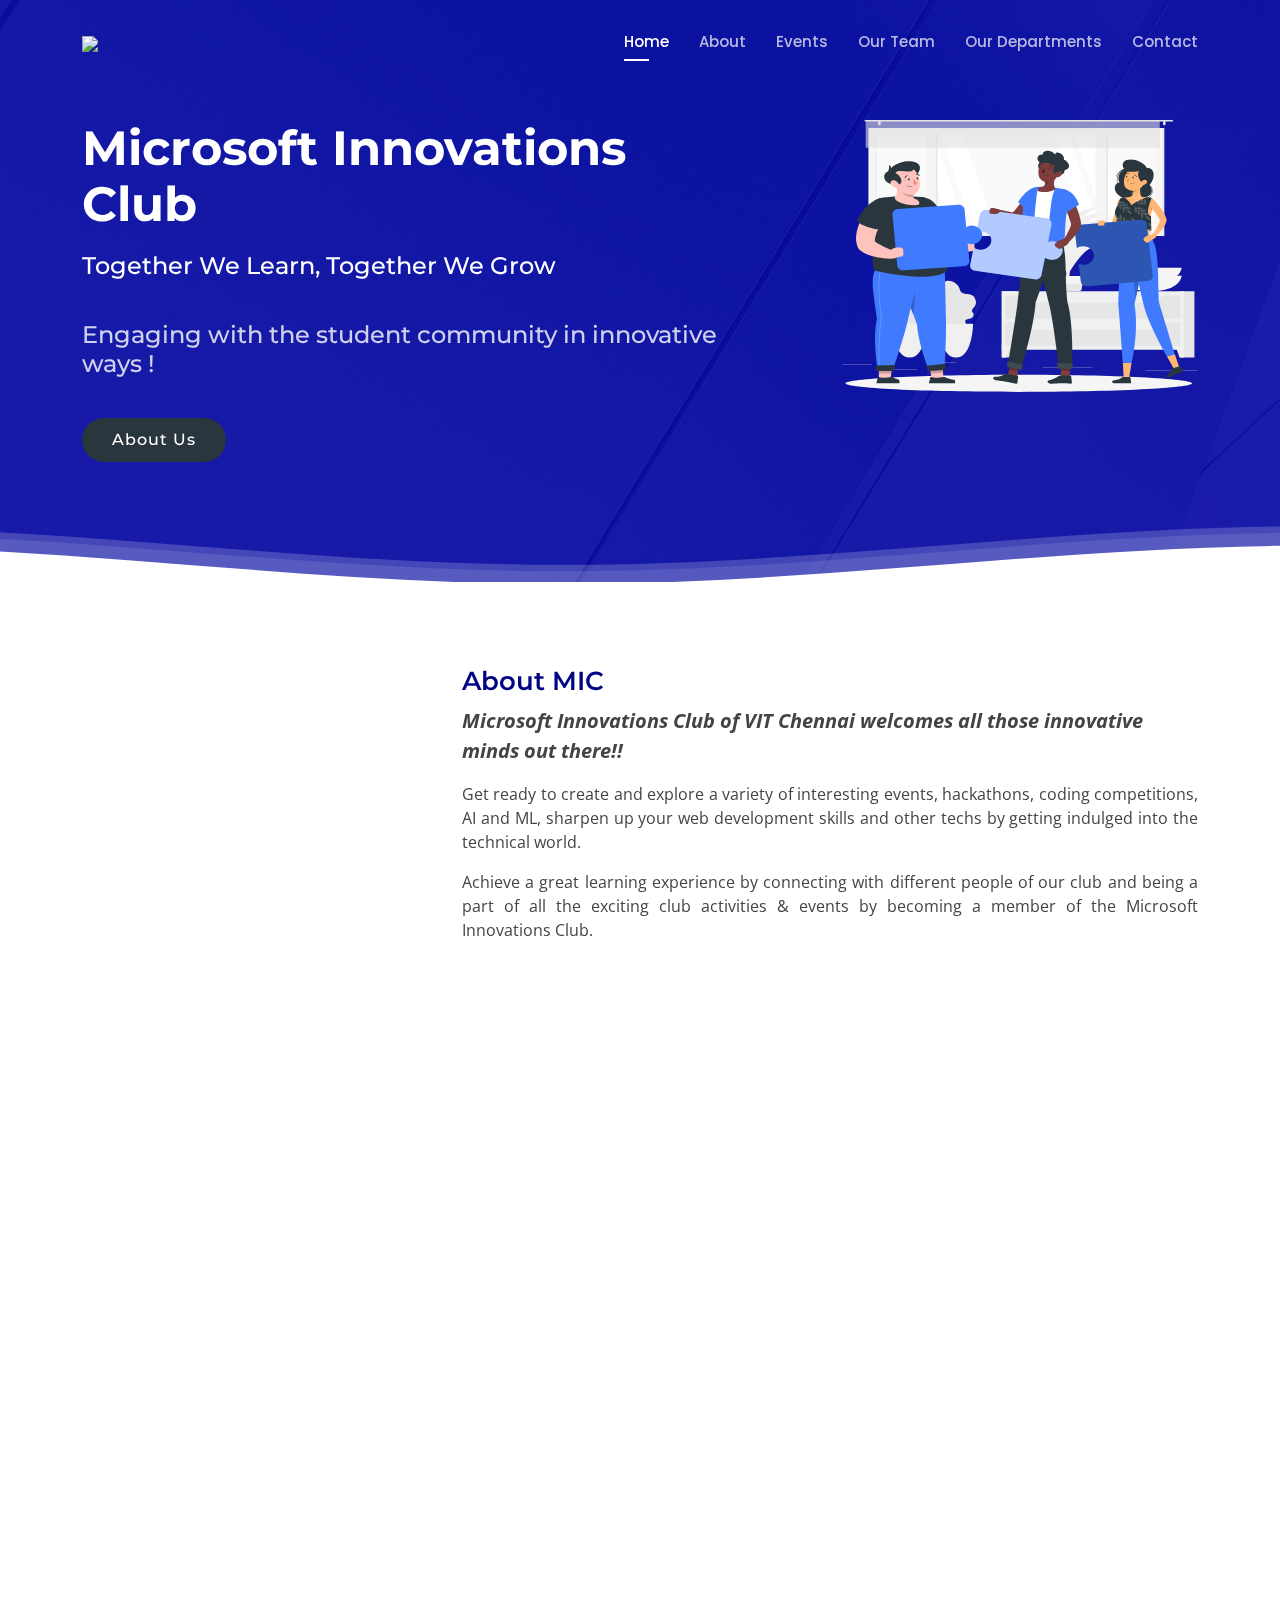
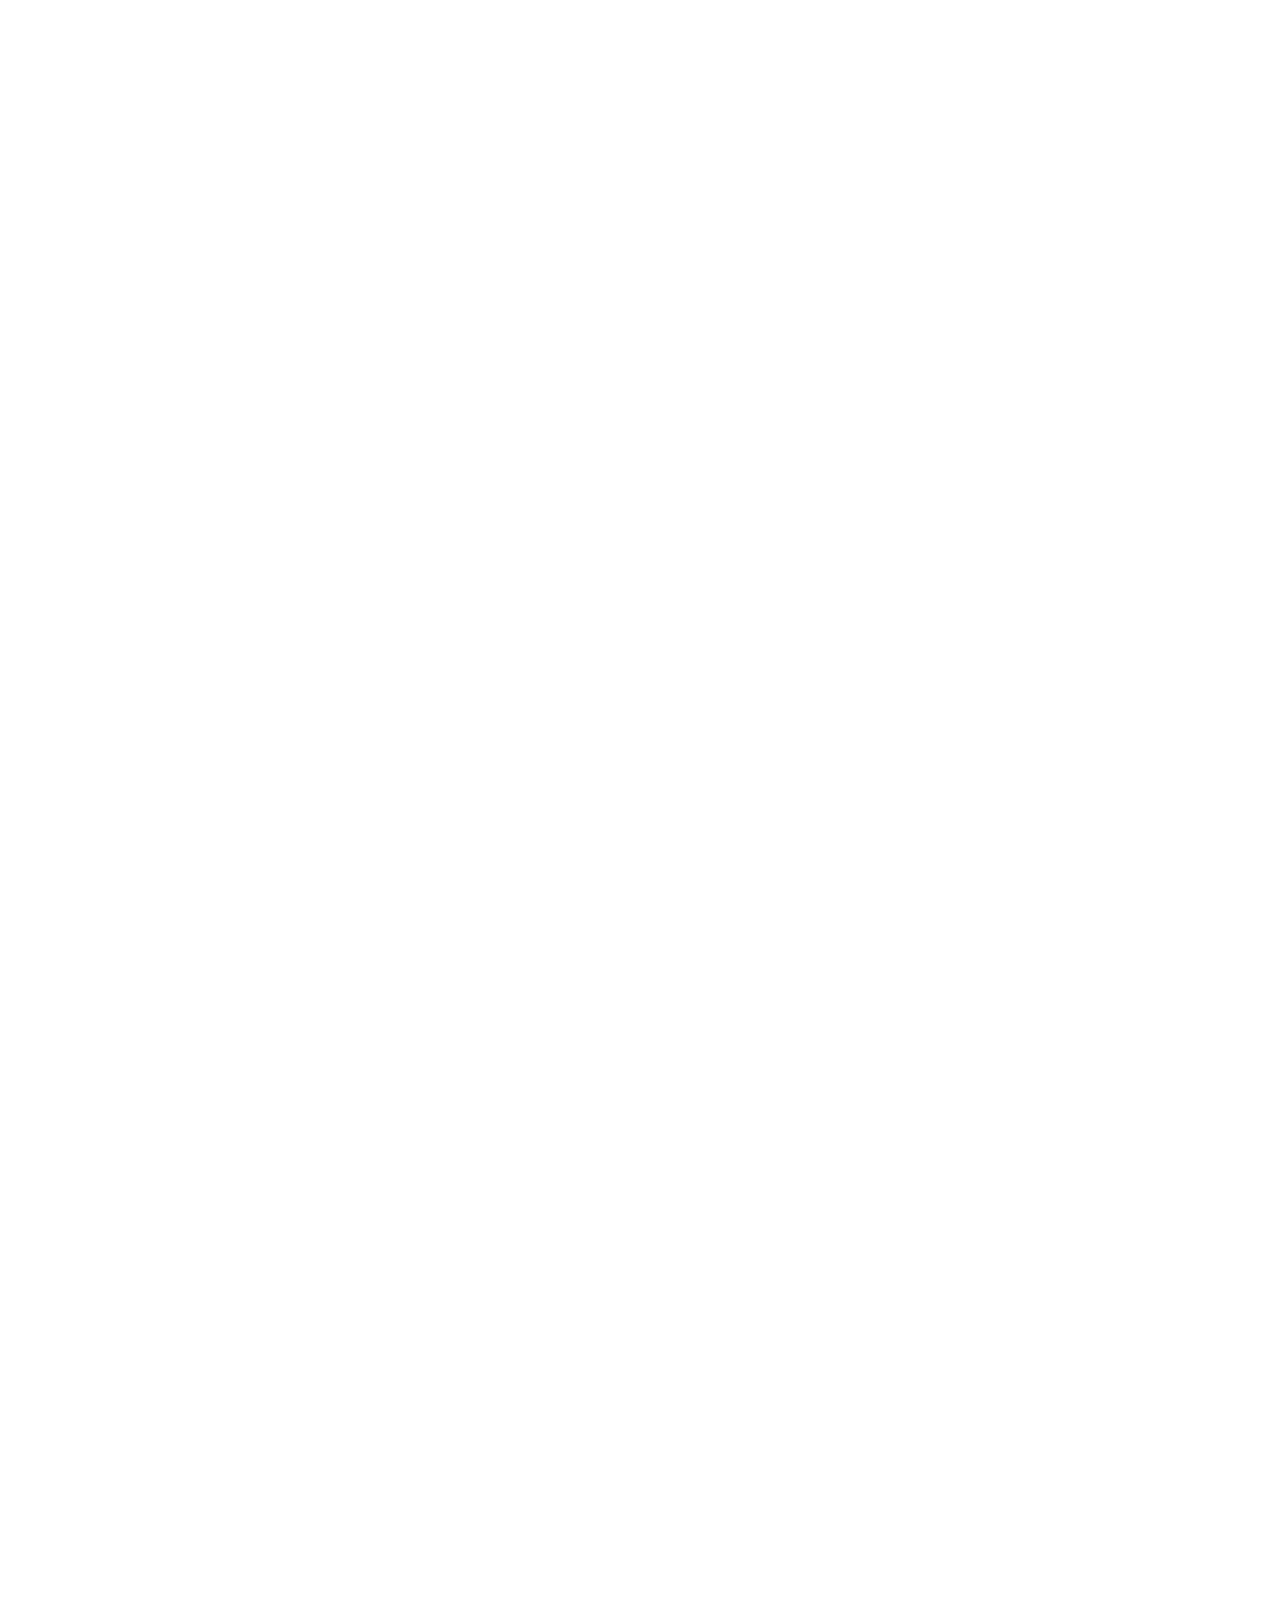
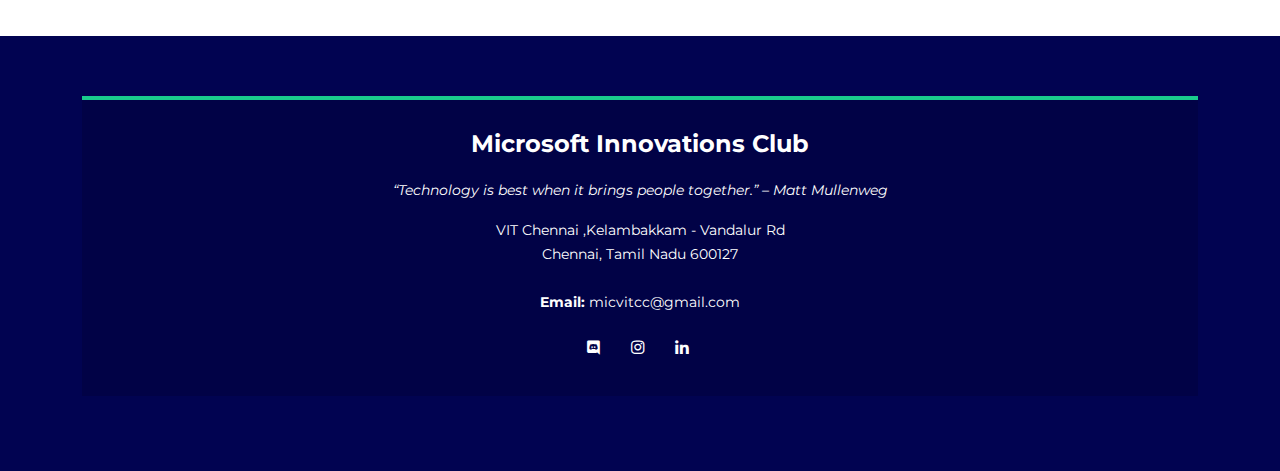
==== commit aa58aedb: "Home Page fixes" ====
--- a/index.html
+++ b/index.html
@@ -72,7 +72,7 @@
           <div data-aos="zoom-out">
             <h1><span>Microsoft Innovations Club</span></h1>
             <h2><span>Together We Learn, Together We Grow</span></h2>
-            <h2>We are currently Recruiting, Click on the button to Join us ! </h2>
+            <h2>Engaging with the student community in innovative ways ! </h2>
             <div class="text-center text-lg-start">
               <a href="#about" class="btn-get-started scrollto">About Us</a>
             </div>
@@ -304,4 +304,4 @@
 
 </body>
 
-</html>+</html>
